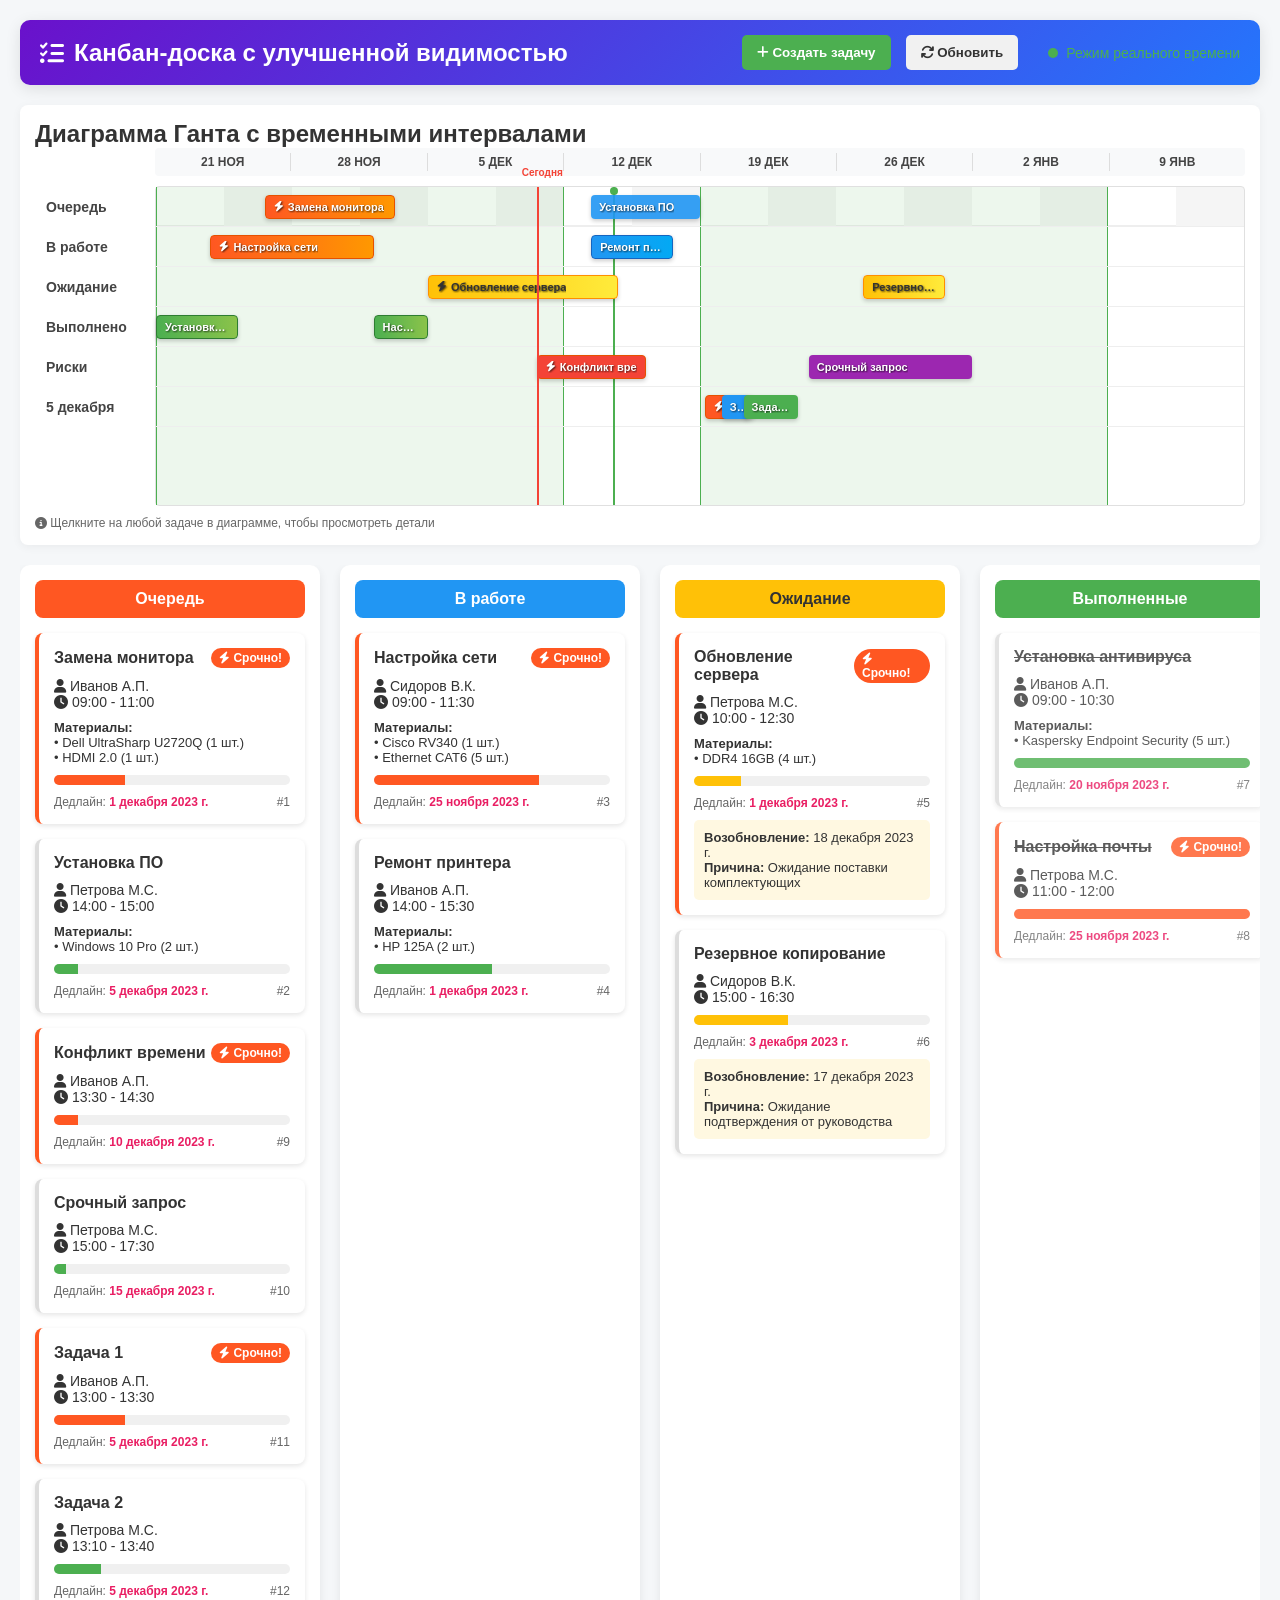
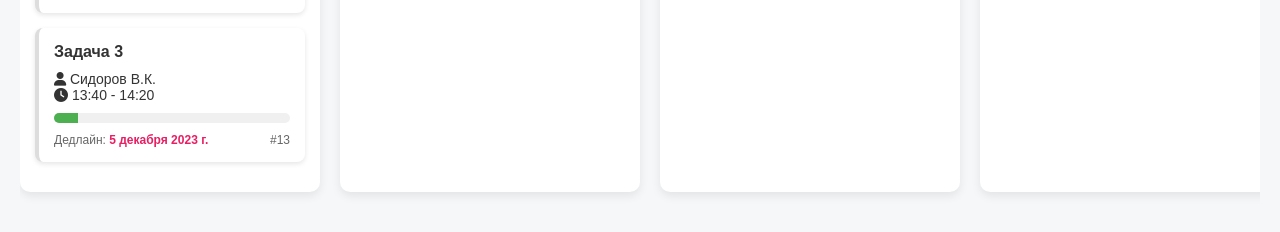
==== www/kanban.html @ 3487015e "add canban template" ====
<!DOCTYPE html>
<html lang="ru">

<head>
    <meta charset="UTF-8">
    <meta name="viewport" content="width=device-width, initial-scale=1.0">
    <title>Канбан-доска с улучшенной видимостью</title>
    <link rel="stylesheet" href="https://cdnjs.cloudflare.com/ajax/libs/font-awesome/6.4.0/css/all.min.css">
    <style>
        * {
            margin: 0;
            padding: 0;
            box-sizing: border-box;
            font-family: 'Segoe UI', Tahoma, Geneva, Verdana, sans-serif;
        }

        body {
            background-color: #f5f7f9;
            color: #333;
            padding: 20px;
        }

        header {
            display: flex;
            justify-content: space-between;
            align-items: center;
            margin-bottom: 20px;
            padding: 15px 20px;
            background: linear-gradient(135deg, #6a11cb 0%, #2575fc 100%);
            color: white;
            border-radius: 10px;
            box-shadow: 0 4px 15px rgba(0, 0, 0, 0.1);
        }

        .logo {
            font-size: 24px;
            font-weight: bold;
            display: flex;
            align-items: center;
        }

        .logo i {
            margin-right: 10px;
        }

        .controls {
            display: flex;
            gap: 15px;
        }

        button {
            padding: 10px 15px;
            border: none;
            border-radius: 5px;
            cursor: pointer;
            font-weight: 600;
            transition: all 0.3s ease;
        }

        .btn-primary {
            background-color: #4CAF50;
            color: white;
        }

        .btn-primary:hover {
            background-color: #45a049;
            transform: translateY(-2px);
        }

        .btn-secondary {
            background-color: #f1f1f1;
            color: #333;
        }

        .btn-secondary:hover {
            background-color: #ddd;
        }

        .container {
            display: flex;
            gap: 20px;
            overflow-x: auto;
            padding-bottom: 20px;
        }

        .column {
            flex: 1;
            min-width: 300px;
            background-color: #fff;
            border-radius: 10px;
            padding: 15px;
            box-shadow: 0 4px 10px rgba(0, 0, 0, 0.08);
        }

        .column-header {
            padding: 10px;
            margin-bottom: 15px;
            border-radius: 8px;
            color: white;
            text-align: center;
            font-weight: bold;
        }

        .queue .column-header {
            background-color: #FF5722;
        }

        .progress .column-header {
            background-color: #2196F3;
        }

        .waiting .column-header {
            background-color: #FFC107;
            color: #333;
        }

        .done .column-header {
            background-color: #4CAF50;
        }

        .task-list {
            min-height: 500px;
        }

        .task-card {
            background-color: #fff;
            border-radius: 8px;
            padding: 15px;
            margin-bottom: 15px;
            box-shadow: 0 2px 5px rgba(0, 0, 0, 0.1);
            border-left: 4px solid #ddd;
            cursor: grab;
            transition: transform 0.2s ease, box-shadow 0.2s ease;
        }

        .task-card:hover {
            transform: translateY(-3px);
            box-shadow: 0 5px 15px rgba(0, 0, 0, 0.1);
        }

        .task-card.urgent {
            border-left: 4px solid #FF5722;
        }

        .task-header {
            display: flex;
            justify-content: space-between;
            align-items: center;
            margin-bottom: 10px;
        }

        .task-title {
            font-weight: bold;
            font-size: 16px;
        }

        .urgent-badge {
            background-color: #FF5722;
            color: white;
            padding: 3px 8px;
            border-radius: 20px;
            font-size: 12px;
            font-weight: bold;
        }

        .task-info {
            margin-bottom: 10px;
            font-size: 14px;
        }

        .task-meta {
            display: flex;
            justify-content: space-between;
            color: #666;
            font-size: 12px;
        }

        .task-deadline {
            font-weight: bold;
            color: #E91E63;
        }

        /* Улучшенная диаграмма Ганта с временными интервалами */
        .gantt-view {
            margin: 20px 0;
            background: white;
            border-radius: 8px;
            padding: 15px;
            box-shadow: 0 2px 10px rgba(0, 0, 0, 0.05);
        }

        .gantt-header {
            display: flex;
            margin-left: 120px;
            margin-bottom: 10px;
            border-bottom: 1px solid #eee;
            padding-bottom: 5px;
        }

        .gantt-timescale {
            display: flex;
            margin-left: 120px;
            position: relative;
            background: #f8f9fa;
            border-radius: 4px;
            padding: 5px 0;
        }

        .gantt-period {
            flex: 1;
            text-align: center;
            font-size: 12px;
            color: #444;
            font-weight: 600;
            padding: 2px;
            position: relative;
            border-right: 1px solid #ddd;
        }

        .gantt-period:last-child {
            border-right: none;
        }

        .gantt-time-marks {
            position: absolute;
            bottom: -20px;
            left: 0;
            right: 0;
            display: flex;
            justify-content: space-between;
            font-size: 10px;
            color: #666;
            padding: 0 5px;
        }

        .gantt-grid {
            position: relative;
            height: 320px;
            margin-left: 120px;
            background:
                repeating-linear-gradient(to right,
                    transparent,
                    transparent 6.25%,
                    #f5f5f5 6.25%,
                    #f5f5f5 12.5%),
                linear-gradient(to bottom,
                    transparent 0%,
                    transparent 95%,
                    #eee 95%,
                    #eee 100%);
            background-repeat: no-repeat;
            background-size: 100% 40px;
            background-position: 0 0;
            border: 1px solid #e0e0e0;
            border-radius: 4px;
            margin-top: 10px;
        }

        .gantt-row {
            height: 40px;
            display: flex;
            align-items: center;
            border-bottom: 1px solid #eee;
            position: relative;
        }

        .gantt-row-label {
            position: absolute;
            left: -120px;
            width: 120px;
            padding: 0 10px;
            font-weight: bold;
            font-size: 14px;
            color: #444;
        }

        .gantt-bar {
            position: absolute;
            height: 24px;
            border-radius: 4px;
            display: flex;
            align-items: center;
            justify-content: flex-start;
            color: white;
            font-size: 11px;
            font-weight: bold;
            box-shadow: 0 2px 4px rgba(0, 0, 0, 0.2);
            overflow: hidden;
            white-space: nowrap;
            z-index: 2;
            cursor: pointer;
            transition: all 0.2s ease;
            padding: 0 8px;
        }

        .gantt-bar:hover {
            transform: scale(1.03);
            box-shadow: 0 4px 8px rgba(0, 0, 0, 0.3);
            z-index: 3;
        }

        .gantt-bar.urgent {
            background: linear-gradient(90deg, #FF5722, #FF9800);
            border: 1px solid #E65100;
        }

        .gantt-bar.progress {
            background: linear-gradient(90deg, #2196F3, #03A9F4);
            border: 1px solid #1565C0;
        }

        .gantt-bar.waiting {
            background: linear-gradient(90deg, #FFC107, #FFEB3B);
            color: #333;
            border: 1px solid #FF8F00;
        }

        .gantt-bar.done {
            background: linear-gradient(90deg, #4CAF50, #8BC34A);
            border: 1px solid #2E7D32;
        }

        .gantt-bar-text {
            text-shadow: 1px 1px 2px rgba(0, 0, 0, 0.7);
            overflow: hidden;
            text-overflow: ellipsis;
            font-weight: bold;
        }

        .gantt-bar.urgent .gantt-bar-text {
            display: flex;
            align-items: center;
            gap: 4px;
        }

        .gantt-today {
            position: absolute;
            width: 2px;
            background: #F44336;
            height: 100%;
            top: 0;
            z-index: 10;
        }

        .gantt-today::after {
            content: "Сегодня";
            position: absolute;
            top: -20px;
            left: -15px;
            font-size: 10px;
            color: #F44336;
            white-space: nowrap;
            font-weight: bold;
        }

        .gantt-time-indicator {
            position: absolute;
            width: 2px;
            background: #4CAF50;
            height: 100%;
            top: 0;
            z-index: 1;
        }

        .gantt-time-indicator::after {
            content: "";
            position: absolute;
            top: 0;
            left: -3px;
            width: 8px;
            height: 8px;
            background: #4CAF50;
            border-radius: 50%;
        }

        .working-hours {
            position: absolute;
            background: rgba(76, 175, 80, 0.1);
            height: 100%;
            border-left: 1px solid #4CAF50;
            border-right: 1px solid #4CAF50;
            z-index: 0;
        }

        .task-card.done {
            opacity: 0.8;
        }

        .task-card.done .task-title {
            text-decoration: line-through;
        }

        .waiting-info {
            background-color: #FFF8E1;
            padding: 10px;
            border-radius: 5px;
            margin-top: 10px;
            font-size: 13px;
        }

        .notification {
            position: fixed;
            top: 20px;
            right: 20px;
            padding: 15px 20px;
            background: #4CAF50;
            color: white;
            border-radius: 5px;
            box-shadow: 0 4px 10px rgba(0, 0, 0, 0.2);
            z-index: 1000;
            opacity: 0;
            transform: translateY(-20px);
            transition: all 0.3s ease;
        }

        .notification.show {
            opacity: 1;
            transform: translateY(0);
        }

        .real-time-indicator {
            display: flex;
            align-items: center;
            gap: 8px;
            color: #4CAF50;
            font-size: 14px;
            margin-left: 15px;
        }

        .real-time-indicator .pulse {
            width: 10px;
            height: 10px;
            background: #4CAF50;
            border-radius: 50%;
            animation: pulse 2s infinite;
        }

        @keyframes pulse {
            0% {
                transform: scale(0.95);
                box-shadow: 0 0 0 0 rgba(76, 175, 80, 0.7);
            }

            70% {
                transform: scale(1);
                box-shadow: 0 0 0 10px rgba(76, 175, 80, 0);
            }

            100% {
                transform: scale(0.95);
                box-shadow: 0 0 0 0 rgba(76, 175, 80, 0);
            }
        }

        .modal {
            display: none;
            position: fixed;
            top: 0;
            left: 0;
            width: 100%;
            height: 100%;
            background-color: rgba(0, 0, 0, 0.5);
            justify-content: center;
            align-items: center;
            z-index: 1000;
        }

        .modal-content {
            background-color: white;
            padding: 30px;
            border-radius: 10px;
            width: 90%;
            max-width: 800px;
            max-height: 90vh;
            overflow-y: auto;
        }

        .modal-header {
            display: flex;
            justify-content: space-between;
            align-items: center;
            margin-bottom: 20px;
        }

        .close {
            font-size: 24px;
            cursor: pointer;
        }

        .form-group {
            margin-bottom: 15px;
        }

        label {
            display: block;
            margin-bottom: 5px;
            font-weight: 600;
        }

        input,
        select,
        textarea {
            width: 100%;
            padding: 10px;
            border: 1px solid #ddd;
            border-radius: 5px;
            font-size: 14px;
        }

        textarea {
            min-height: 100px;
            resize: vertical;
        }

        .stats {
            display: grid;
            grid-template-columns: repeat(2, 1fr);
            gap: 15px;
            margin-top: 20px;
        }

        .stat-card {
            background-color: #f9f9f9;
            padding: 15px;
            border-radius: 8px;
            text-align: center;
        }

        .stat-value {
            font-size: 24px;
            font-weight: bold;
            color: #2196F3;
        }

        .stat-label {
            font-size: 14px;
            color: #666;
        }

        /* Стили для управления материалами */
        .material-item {
            background: #f9f9f9;
            padding: 10px;
            border-radius: 5px;
            margin-bottom: 10px;
            display: flex;
            justify-content: space-between;
            align-items: center;
        }

        .material-info {
            flex: 1;
        }

        .material-name {
            font-weight: bold;
        }

        .material-quantity {
            display: flex;
            align-items: center;
            gap: 10px;
        }

        .quantity-input {
            width: 70px;
            text-align: center;
        }

        .available-quantity {
            font-size: 12px;
            color: #666;
        }

        .available-quantity.low {
            color: #f44336;
            font-weight: bold;
        }

        .add-material-btn {
            margin-top: 10px;
            width: 100%;
        }

        .material-actions {
            display: flex;
            gap: 5px;
        }

        @media (max-width: 1200px) {
            .container {
                flex-wrap: wrap;
            }

            .column {
                min-width: calc(50% - 20px);
            }
        }

        @media (max-width: 768px) {
            .column {
                min-width: 100%;
            }

            header {
                flex-direction: column;
                gap: 15px;
            }

            .controls {
                width: 100%;
                justify-content: center;
            }

            .gantt-view {
                overflow-x: auto;
            }

            .gantt-header,
            .gantt-timescale,
            .gantt-grid {
                width: 800px;
            }

            .material-item {
                flex-direction: column;
                align-items: flex-start;
                gap: 10px;
            }

            .material-quantity {
                width: 100%;
                justify-content: space-between;
            }
        }
    </style>
</head>

<body>
    <header>
        <div class="logo">
            <i class="fas fa-tasks"></i>
            <span>Канбан-доска с улучшенной видимостью</span>
        </div>
        <div class="controls">
            <button class="btn-primary" id="createTaskBtn">
                <i class="fas fa-plus"></i> Создать задачу
            </button>
            <button class="btn-secondary" id="refreshBtn">
                <i class="fas fa-sync"></i> Обновить
            </button>
            <div class="real-time-indicator">
                <div class="pulse"></div>
                <span>Режим реального времени</span>
            </div>
        </div>
    </header>

    <div class="gantt-view">
        <h2>Диаграмма Ганта с временными интервалами</h2>

        <!-- Временная шкала -->
        <div class="gantt-timescale">
            <div class="gantt-period">21 НОЯ</div>
            <div class="gantt-period">28 НОЯ</div>
            <div class="gantt-period">5 ДЕК</div>
            <div class="gantt-period">12 ДЕК</div>
            <div class="gantt-period">19 ДЕК</div>
            <div class="gantt-period">26 ДЕК</div>
            <div class="gantt-period">2 ЯНВ</div>
            <div class="gantt-period">9 ЯНВ</div>
        </div>

        <div class="gantt-grid">
            <!-- Рабочие часы -->
            <div class="working-hours" style="left: 0%; width: 37.5%;"></div>
            <div class="working-hours" style="left: 50%; width: 37.5%;"></div>

            <!-- Линия "Сегодня" -->
            <div class="gantt-today" style="left: 35%;"></div>

            <!-- Текущее время -->
            <div class="gantt-time-indicator" style="left: 42%;"></div>

            <!-- Задачи на диаграмме Ганта -->
            <div class="gantt-row">
                <div class="gantt-row-label">Очередь</div>
                <div class="gantt-bar urgent" style="left: 10%; width: 12%;" data-task-id="1">
                    <div class="gantt-bar-text"><i class="fas fa-bolt"></i> Замена монитора</div>
                </div>
                <div class="gantt-bar" style="left: 40%; width: 10%; background: rgba(33, 150, 243, 0.9);"
                    data-task-id="2">
                    <div class="gantt-bar-text">Установка ПО</div>
                </div>
            </div>

            <div class="gantt-row">
                <div class="gantt-row-label">В работе</div>
                <div class="gantt-bar urgent" style="left: 5%; width: 15%;" data-task-id="3">
                    <div class="gantt-bar-text"><i class="fas fa-bolt"></i> Настройка сети</div>
                </div>
                <div class="gantt-bar progress" style="left: 40%; width: 7.5%;" data-task-id="4">
                    <div class="gantt-bar-text">Ремонт принтера</div>
                </div>
            </div>

            <div class="gantt-row">
                <div class="gantt-row-label">Ожидание</div>
                <div class="gantt-bar waiting urgent" style="left: 25%; width: 17.5%;" data-task-id="5">
                    <div class="gantt-bar-text"><i class="fas fa-bolt"></i> Обновление сервера</div>
                </div>
                <div class="gantt-bar waiting" style="left: 65%; width: 7.5%;" data-task-id="6">
                    <div class="gantt-bar-text">Резервное копирование</div>
                </div>
            </div>

            <div class="gantt-row">
                <div class="gantt-row-label">Выполнено</div>
                <div class="gantt-bar done" style="left: 0%; width: 7.5%;" data-task-id="7">
                    <div class="gantt-bar-text">Установка антивируса</div>
                </div>
                <div class="gantt-bar done" style="left: 20%; width: 5%;" data-task-id="8">
                    <div class="gantt-bar-text">Настройка почты</div>
                </div>
            </div>

            <!-- Пересечение задач -->
            <div class="gantt-row">
                <div class="gantt-row-label">Риски</div>
                <div class="gantt-bar urgent" style="left: 35%; width: 10%; background: #F44336;" data-task-id="9">
                    <div class="gantt-bar-text"><i class="fas fa-bolt"></i> Конфликт времени</div>
                </div>
                <div class="gantt-bar" style="left: 60%; width: 15%; background: #9C27B0;" data-task-id="10">
                    <div class="gantt-bar-text">Срочный запрос</div>
                </div>
            </div>

            <!-- Пример трех задач в один день -->
            <div class="gantt-row">
                <div class="gantt-row-label">5 декабря</div>
                <div class="gantt-bar urgent" style="left: 50.5%; width: 4%; background: #FF5722;" data-task-id="11">
                    <div class="gantt-bar-text"><i class="fas fa-bolt"></i> Задача 1</div>
                </div>
                <div class="gantt-bar" style="left: 52%; width: 3%; background: #2196F3;" data-task-id="12">
                    <div class="gantt-bar-text">Задача 2</div>
                </div>
                <div class="gantt-bar" style="left: 54%; width: 5%; background: #4CAF50;" data-task-id="13">
                    <div class="gantt-bar-text">Задача 3</div>
                </div>
            </div>
        </div>
        <div style="margin-top: 10px; font-size: 12px; color: #666;">
            <i class="fas fa-info-circle"></i> Щелкните на любой задаче в диаграмме, чтобы просмотреть детали
        </div>
    </div>

    <div class="container">
        <div class="column queue">
            <div class="column-header">Очередь</div>
            <div class="task-list" id="queue-list">
                <!-- Задачи будут добавляться здесь через JavaScript -->
            </div>
        </div>

        <div class="column progress">
            <div class="column-header">В работе</div>
            <div class="task-list" id="progress-list">
                <!-- Задачи будут добавляться здесь через JavaScript -->
            </div>
        </div>

        <div class="column waiting">
            <div class="column-header">Ожидание</div>
            <div class="task-list" id="waiting-list">
                <!-- Задачи будут добавляться здесь через JavaScript -->
            </div>
        </div>

        <div class="column done">
            <div class="column-header">Выполненные</div>
            <div class="task-list" id="done-list">
                <!-- Задачи будут добавляться здесь через JavaScript -->
            </div>
        </div>
    </div>

    <!-- Уведомление -->
    <div class="notification" id="notification">
        Данные успешно обновлены!
    </div>

    <!-- Модальное окно создания задачи -->
    <div class="modal" id="taskModal">
        <div class="modal-content">
            <div class="modal-header">
                <h2>Создать новую задачу</h2>
                <span class="close">&times;</span>
            </div>
            <form id="taskForm">
                <div class="form-group">
                    <label for="user">Пользователь:</label>
                    <select id="user" required>
                        <option value="">Выберите пользователя</option>
                        <option value="1">Иванов А.П.</option>
                        <option value="2">Петрова М.С.</option>
                        <option value="3">Сидоров В.К.</option>
                    </select>
                </div>

                <div class="form-group">
                    <label for="location">Место обращения:</label>
                    <select id="location" required>
                        <option value="">Выберите место</option>
                        <option value="1">Отдел продаж</option>
                        <option value="2">Отдел разработки</option>
                        <option value="3">Бухгалтерия</option>
                    </select>
                </div>

                <div class="form-group">
                    <label for="problem">Текст обращения (проблемы):</label>
                    <textarea id="problem" required></textarea>
                </div>

                <div class="form-group">
                    <label for="startDate">Дата и время начала:</label>
                    <input type="datetime-local" id="startDate" required>
                </div>

                <div class="form-group">
                    <label for="deadline">Дата и время окончания:</label>
                    <input type="datetime-local" id="deadline" required>
                </div>

                <div class="form-group">
                    <label>Материалы:</label>
                    <div id="materials-container">
                        <!-- Динамически добавляемые материалы -->
                    </div>
                    <button type="button" class="btn-secondary add-material-btn" id="add-material-btn">
                        <i class="fas fa-plus"></i> Добавить материал
                    </button>
                </div>

                <div class="form-group">
                    <label for="comment">Комментарий:</label>
                    <textarea id="comment"></textarea>
                </div>

                <div class="form-group">
                    <label>
                        <input type="checkbox" id="urgent">
                        Срочная задача
                    </label>
                </div>

                <button type="submit" class="btn-primary">Создать задачу</button>
            </form>
        </div>
    </div>

    <!-- Модальное окно просмотра задачи -->
    <div class="modal" id="viewTaskModal">
        <div class="modal-content">
            <div class="modal-header">
                <h2>Просмотр задачи</h2>
                <span class="close">&times;</span>
            </div>
            <div id="taskDetails">
                <!-- Детали задачи будут добавляться здесь через JavaScript -->
            </div>

            <div class="stats">
                <div class="stat-card">
                    <div class="stat-value">3д 12ч</div>
                    <div class="stat-label">Общее время</div>
                </div>
                <div class="stat-card">
                    <div class="stat-value">2д 4ч</div>
                    <div class="stat-label">Время обработки</div>
                </div>
                <div class="stat-card">
                    <div class="stat-value">1д 8ч</div>
                    <div class="stat-label">Время ожидания</div>
                </div>
                <div class="stat-card">
                    <div class="stat-value">95%</div>
                    <div class="stat-label">Эффективность</div>
                </div>
            </div>

            <button class="btn-primary" style="margin-top: 20px; width: 100%;">
                <i class="fas fa-check"></i> Отметить как выполненную
            </button>
        </div>
    </div>

    <script>
        // Данные для примера (в реальном приложении будут загружаться с бэкенда)
        let tasks = {
            queue: [
                {
                    id: 1,
                    title: "Замена монитора",
                    user: "Иванов А.П.",
                    startDate: "2023-12-01T09:00:00",
                    deadline: "2023-12-01T11:00:00",
                    urgent: true,
                    progress: 30,
                    materials: [
                        { category: "Мониторы", model: "Dell UltraSharp U2720Q", quantity: 1, available: 5 },
                        { category: "Кабели", model: "HDMI 2.0", quantity: 1, available: 20 }
                    ]
                },
                {
                    id: 2,
                    title: "Установка ПО",
                    user: "Петрова М.С.",
                    startDate: "2023-12-05T14:00:00",
                    deadline: "2023-12-05T15:00:00",
                    urgent: false,
                    progress: 10,
                    materials: [
                        { category: "Лицензии", model: "Windows 10 Pro", quantity: 2, available: 15 }
                    ]
                }
            ],
            progress: [
                {
                    id: 3,
                    title: "Настройка сети",
                    user: "Сидоров В.К.",
                    startDate: "2023-11-25T09:00:00",
                    deadline: "2023-11-25T11:30:00",
                    urgent: true,
                    progress: 70,
                    materials: [
                        { category: "Маршрутизаторы", model: "Cisco RV340", quantity: 1, available: 3 },
                        { category: "Кабели", model: "Ethernet CAT6", quantity: 5, available: 50 }
                    ]
                },
                {
                    id: 4,
                    title: "Ремонт принтера",
                    user: "Иванов А.П.",
                    startDate: "2023-12-01T14:00:00",
                    deadline: "2023-12-01T15:30:00",
                    urgent: false,
                    progress: 50,
                    materials: [
                        { category: "Картриджи", model: "HP 125A", quantity: 2, available: 8 }
                    ]
                }
            ],
            waiting: [
                {
                    id: 5,
                    title: "Обновление сервера",
                    user: "Петрова М.С.",
                    startDate: "2023-12-01T10:00:00",
                    deadline: "2023-12-01T12:30:00",
                    resumeDate: "2023-12-18T09:00:00",
                    reason: "Ожидание поставки комплектующих",
                    urgent: true,
                    progress: 20,
                    materials: [
                        { category: "Память", model: "DDR4 16GB", quantity: 4, available: 2 }
                    ]
                },
                {
                    id: 6,
                    title: "Резервное копирование",
                    user: "Сидоров В.К.",
                    startDate: "2023-12-03T15:00:00",
                    deadline: "2023-12-03T16:30:00",
                    resumeDate: "2023-12-17T09:00:00",
                    reason: "Ожидание подтверждения от руководства",
                    urgent: false,
                    progress: 40,
                    materials: []
                }
            ],
            done: [
                {
                    id: 7,
                    title: "Установка антивируса",
                    user: "Иванов А.П.",
                    startDate: "2023-11-20T09:00:00",
                    deadline: "2023-11-20T10:30:00",
                    urgent: false,
                    progress: 100,
                    materials: [
                        { category: "Лицензии", model: "Kaspersky Endpoint Security", quantity: 5, available: 12 }
                    ]
                },
                {
                    id: 8,
                    title: "Настройка почты",
                    user: "Петрова М.С.",
                    startDate: "2023-11-25T11:00:00",
                    deadline: "2023-11-25T12:00:00",
                    urgent: true,
                    progress: 100,
                    materials: []
                }
            ]
        };

        // Добавляем дополнительные задачи для примера
        tasks.queue.push(
            {
                id: 9,
                title: "Конфликт времени",
                user: "Иванов А.П.",
                startDate: "2023-12-10T13:30:00",
                deadline: "2023-12-10T14:30:00",
                urgent: true,
                progress: 10,
                materials: []
            },
            {
                id: 10,
                title: "Срочный запрос",
                user: "Петрова М.С.",
                startDate: "2023-12-15T15:00:00",
                deadline: "2023-12-15T17:30:00",
                urgent: false,
                progress: 5,
                materials: []
            },
            {
                id: 11,
                title: "Задача 1",
                user: "Иванов А.П.",
                startDate: "2023-12-05T13:00:00",
                deadline: "2023-12-05T13:30:00",
                urgent: true,
                progress: 30,
                materials: []
            },
            {
                id: 12,
                title: "Задача 2",
                user: "Петрова М.С.",
                startDate: "2023-12-05T13:10:00",
                deadline: "2023-12-05T13:40:00",
                urgent: false,
                progress: 20,
                materials: []
            },
            {
                id: 13,
                title: "Задача 3",
                user: "Сидоров В.К.",
                startDate: "2023-12-05T13:40:00",
                deadline: "2023-12-05T14:20:00",
                urgent: false,
                progress: 10,
                materials: []
            }
        );

        // Данные о материалах
        const materialsData = {
            "Мониторы": [
                { id: 1, name: "Dell UltraSharp U2720Q", available: 5 },
                { id: 2, name: "LG 27UL850-W", available: 3 },
                { id: 3, name: "Samsung U32J590", available: 0 }
            ],
            "Мыши": [
                { id: 4, name: "Logitech MX Master 3", available: 10 },
                { id: 5, name: "Razer DeathAdder Elite", available: 7 },
                { id: 6, name: "Microsoft Surface Mouse", available: 2 }
            ],
            "Клавиатуры": [
                { id: 7, name: "Logitech MX Keys", available: 8 },
                { id: 8, name: "Keychron K2", available: 4 },
                { id: 9, name: "Dell KB522", available: 15 }
            ],
            "Кабели": [
                { id: 10, name: "HDMI 2.0", available: 20 },
                { id: 11, name: "USB-C to USB-A", available: 25 },
                { id: 12, name: "Ethernet CAT6", available: 50 }
            ],
            "Лицензии": [
                { id: 13, name: "Windows 10 Pro", available: 15 },
                { id: 14, name: "Microsoft Office 365", available: 20 },
                { id: 15, name: "Kaspersky Endpoint Security", available: 12 }
            ],
            "Маршрутизаторы": [
                { id: 16, name: "Cisco RV340", available: 3 },
                { id: 17, name: "TP-Link Archer C7", available: 6 }
            ],
            "Картриджи": [
                { id: 18, name: "HP 125A", available: 8 },
                { id: 19, name: "Canon 045", available: 5 }
            ],
            "Память": [
                { id: 20, name: "DDR4 16GB", available: 2 },
                { id: 21, name: "DDR4 8GB", available: 10 }
            ]
        };

        // Функция для отображения задач
        function renderTasks() {
            renderTaskList('queue', tasks.queue);
            renderTaskList('progress', tasks.progress);
            renderTaskList('waiting', tasks.waiting);
            renderTaskList('done', tasks.done);
        }

        // Функция для отображения списка задач
        function renderTaskList(status, tasks) {
            const list = document.getElementById(`${status}-list`);
            list.innerHTML = '';

            tasks.forEach(task => {
                const taskElement = document.createElement('div');
                taskElement.className = `task-card ${task.urgent ? 'urgent' : ''} ${status === 'done' ? 'done' : ''}`;
                taskElement.setAttribute('data-id', task.id);

                const startTime = formatTime(new Date(task.startDate));
                const endTime = formatTime(new Date(task.deadline));

                let html = `
                    <div class="task-header">
                        <div class="task-title">${task.title}</div>
                        ${task.urgent ? '<div class="urgent-badge"><i class="fas fa-bolt"></i> Срочно!</div>' : ''}
                    </div>
                    <div class="task-info">
                        <div><i class="fas fa-user"></i> ${task.user}</div>
                        <div><i class="fas fa-clock"></i> ${startTime} - ${endTime}</div>
                    </div>
                `;

                // Материалы задачи
                if (task.materials && task.materials.length > 0) {
                    html += `<div style="margin: 10px 0; font-size: 13px;">`;
                    html += `<div><strong>Материалы:</strong></div>`;
                    task.materials.forEach(material => {
                        html += `<div>• ${material.model} (${material.quantity} шт.)</div>`;
                    });
                    html += `</div>`;
                }

                // Упрощенная диаграмма Ганта для карточки
                html += `
                    <div style="margin: 10px 0; height: 10px; background: #f0f0f0; border-radius: 5px; overflow: hidden;">
                        <div style="height: 100%; width: ${task.progress}%; background: ${status === 'waiting' ? '#FFC107' : task.urgent ? '#FF5722' : '#4CAF50'};"></div>
                    </div>
                `;

                html += `
                    <div class="task-meta">
                        <div>Дедлайн: <span class="task-deadline">${formatDate(task.deadline)}</span></div>
                        <div>#${task.id}</div>
                    </div>
                `;

                if (status === 'waiting') {
                    html += `
                        <div class="waiting-info">
                            <div><strong>Возобновление:</strong> ${formatDate(task.resumeDate)}</div>
                            <div><strong>Причина:</strong> ${task.reason}</div>
                        </div>
                    `;
                }

                taskElement.innerHTML = html;

                // Добавляем обработчик клика для просмотра деталей
                taskElement.addEventListener('click', () => {
                    showTaskDetails(task);
                });

                list.appendChild(taskElement);
            });
        }

        // Функция для создания выпадающего списка материалов
        function createMaterialSelect(selectedCategory = "", selectedModel = "", quantity = 1) {
            const categories = Object.keys(materialsData);
            let options = categories.map(cat =>
                `<option value="${cat}" ${cat === selectedCategory ? 'selected' : ''}>${cat}</option>`
            ).join('');

            let modelOptions = '<option value="">Выберите модель</option>';
            if (selectedCategory && materialsData[selectedCategory]) {
                modelOptions += materialsData[selectedCategory].map(item =>
                    `<option value="${item.id}" ${item.name === selectedModel ? 'selected' : ''}>${item.name}</option>`
                ).join('');
            }

            const available = selectedModel && selectedCategory ?
                materialsData[selectedCategory].find(item => item.name === selectedModel)?.available || 0 : 0;

            return `
                <div class="material-item">
                    <div class="material-info">
                        <div class="form-group">
                            <select class="material-category" required>
                                <option value="">Выберите категорию</option>
                                ${options}
                            </select>
                        </div>
                        <div class="form-group">
                            <select class="material-model" required>
                                ${modelOptions}
                            </select>
                            <div class="available-quantity ${available === 0 ? 'low' : ''}">
                                Доступно: ${available}
                            </div>
                        </div>
                    </div>
                    <div class="material-quantity">
                        <input type="number" class="quantity-input" min="1" max="${available}" value="${quantity}" required>
                        <div class="material-actions">
                            <button type="button" class="btn-danger remove-material">
                                <i class="fas fa-trash"></i>
                            </button>
                        </div>
                    </div>
                </div>
            `;
        }

        // Функция для форматирования даты
        function formatDate(dateString, short = false) {
            const date = new Date(dateString);
            if (short) {
                return date.toLocaleDateString('ru-RU', { day: 'numeric', month: 'short' });
            }
            return date.toLocaleDateString('ru-RU', { day: 'numeric', month: 'long', year: 'numeric' });
        }

        // Функция для форматирования времени
        function formatTime(date) {
            return date.toLocaleTimeString('ru-RU', { hour: '2-digit', minute: '2-digit' });
        }

        // Функция для показа деталей задачи
        function showTaskDetails(task) {
            const modal = document.getElementById('viewTaskModal');
            const details = document.getElementById('taskDetails');

            const startTime = formatTime(new Date(task.startDate));
            const endTime = formatTime(new Date(task.deadline));

            let materialsHtml = '';
            if (task.materials && task.materials.length > 0) {
                materialsHtml = `
                    <div style="margin-top: 15px;">
                        <h4>Материалы:</h4>
                        <ul>
                            ${task.materials.map(m => `<li>${m.model} (${m.quantity} шт.) - ${m.category}</li>`).join('')}
                        </ul>
                    </div>
                `;
            }

            details.innerHTML = `
                <h3>${task.title} ${task.urgent ? '<span class="urgent-badge"><i class="fas fa-bolt"></i> Срочно!</span>' : ''}</h3>
                <div class="task-info">
                    <p><strong>Пользователь:</strong> ${task.user}</p>
                    <p><strong>Время выполнения:</strong> ${startTime} - ${endTime}</p>
                    <p><strong>Начало:</strong> ${formatDate(task.startDate)}</p>
                    <p><strong>Дедлайн:</strong> ${formatDate(task.deadline)}</p>
                    <p><strong>Статус:</strong> ${getStatusName(task)}</p>
                    ${task.resumeDate ? `<p><strong>Возобновление:</strong> ${formatDate(task.resumeDate)}</p>` : ''}
                    ${task.reason ? `<p><strong>Причина приостановки:</strong> ${task.reason}</p>` : ''}
                    <p><strong>Описание:</strong> Lorem ipsum dolor sit amet, consectetur adipiscing elit. Nullam auctor, nisl eu ultricies lacinia, nunc nisl aliquam nisl, eu aliquam nisl nunc eu nisl.</p>
                    ${materialsHtml}
                </div>
            `;

            modal.style.display = 'flex';
        }

        // Функция для получения имени статуса
        function getStatusName(task) {
            if (tasks.done.some(t => t.id === task.id)) return 'Выполнено';
            if (tasks.waiting.some(t => t.id === task.id)) return 'Ожидание';
            if (tasks.progress.some(t => t.id === task.id)) return 'В работе';
            return 'В очереди';
        }

        // Функция для показа уведомления
        function showNotification(message) {
            const notification = document.getElementById('notification');
            notification.textContent = message;
            notification.classList.add('show');

            setTimeout(() => {
                notification.classList.remove('show');
            }, 3000);
        }

        // Функция для имитации обновления данных
        function simulateDataUpdate() {
            // Имитируем небольшие изменения в данных
            tasks.queue.forEach(task => {
                if (task.progress < 100) {
                    task.progress += Math.floor(Math.random() * 5);
                    if (task.progress > 100) task.progress = 100;
                }
            });

            tasks.progress.forEach(task => {
                if (task.progress < 100) {
                    task.progress += Math.floor(Math.random() * 10);
                    if (task.progress > 100) task.progress = 100;

                    // Если задача завершена, перемещаем ее в "Выполнено"
                    if (task.progress === 100) {
                        tasks.done.push(task);
                        tasks.progress = tasks.progress.filter(t => t.id !== task.id);
                    }
                }
            });

            // Обновляем отображение
            renderTasks();
            showNotification('Данные автоматически обновлены');
        }

        // Обработчики событий для модальных окон
        document.getElementById('createTaskBtn').addEventListener('click', () => {
            document.getElementById('taskModal').style.display = 'flex';
            // Добавляем пустой материал при открытии формы
            document.getElementById('materials-container').innerHTML = createMaterialSelect();

            // Установка текущей даты и времени как значения по умолчанию
            const now = new Date();
            const nextHour = new Date(now.getTime() + 60 * 60 * 1000);

            document.getElementById('startDate').value = formatDateTimeLocal(now);
            document.getElementById('deadline').value = formatDateTimeLocal(nextHour);
        });

        document.getElementById('refreshBtn').addEventListener('click', () => {
            simulateDataUpdate();
            showNotification('Данные обновлены вручную');
        });

        // Обработчики кликов на элементах диаграммы Ганта
        document.addEventListener('click', function (e) {
            const ganttBar = e.target.closest('.gantt-bar');
            if (ganttBar) {
                const taskId = ganttBar.getAttribute('data-task-id');
                const task = findTaskById(parseInt(taskId));
                if (task) {
                    showTaskDetails(task);
                }
            }
        });

        document.querySelectorAll('.close').forEach(close => {
            close.addEventListener('click', () => {
                document.querySelectorAll('.modal').forEach(modal => {
                    modal.style.display = 'none';
                });
            });
        });

        // Функция для поиска задачи по ID
        function findTaskById(id) {
            for (const status in tasks) {
                const task = tasks[status].find(t => t.id === id);
                if (task) return task;
            }
            return null;
        }

        // Функция для форматирования даты и времени для input[type=datetime-local]
        function formatDateTimeLocal(date) {
            return new Date(date.getTime() - date.getTimezoneOffset() * 60000)
                .toISOString()
                .slice(0, 16);
        }

        // Обработчик изменения категории
        document.addEventListener('change', function (e) {
            if (e.target.classList.contains('material-category')) {
                const category = e.target.value;
                const modelSelect = e.target.closest('.material-item').querySelector('.material-model');
                const availableDiv = e.target.closest('.material-item').querySelector('.available-quantity');
                const quantityInput = e.target.closest('.material-item').querySelector('.quantity-input');

                // Очищаем и заполняем выпадающий список моделей
                modelSelect.innerHTML = '<option value="">Выберите модель</option>';
                if (category && materialsData[category]) {
                    materialsData[category].forEach(item => {
                        modelSelect.innerHTML += `<option value="${item.id}">${item.name}</option>`;
                    });
                }

                // Сбрасываем информацию о доступности
                availableDiv.textContent = 'Доступно: 0';
                availableDiv.className = 'available-quantity';
                quantityInput.value = 1;
                quantityInput.max = 0;
            }

            if (e.target.classList.contains('material-model')) {
                const categorySelect = e.target.closest('.material-item').querySelector('.material-category');
                const availableDiv = e.target.closest('.material-item').querySelector('.available-quantity');
                const quantityInput = e.target.closest('.material-item').querySelector('.quantity-input');

                const category = categorySelect.value;
                const modelId = e.target.value;

                if (category && modelId) {
                    const item = materialsData[category].find(i => i.id == modelId);
                    if (item) {
                        availableDiv.textContent = `Доступно: ${item.available}`;
                        availableDiv.className = `available-quantity ${item.available === 0 ? 'low' : ''}`;
                        quantityInput.max = item.available;

                        if (item.available === 0) {
                            quantityInput.value = 0;
                        } else if (quantityInput.value > item.available) {
                            quantityInput.value = item.available;
                        }
                    }
                }
            }
        });

        // Обработчик клика для удаления материала
        document.addEventListener('click', function (e) {
            if (e.target.classList.contains('remove-material') || e.target.closest('.remove-material')) {
                const materialItem = e.target.closest('.material-item');
                if (materialItem && materialItem.parentElement.children.length > 1) {
                    materialItem.remove();
                }
            }
        });

        // Обработчик для добавления материала
        document.getElementById('add-material-btn').addEventListener('click', function () {
            const materialsContainer = document.getElementById('materials-container');
            materialsContainer.innerHTML += createMaterialSelect();
        });

        // Обработчик отправки формы
        document.getElementById('taskForm').addEventListener('submit', function (e) {
            e.preventDefault();
            alert('Задача создана! В реальном приложении здесь будет отправка данных на сервер.');
            document.getElementById('taskModal').style.display = 'none';
        });

        // Закрытие модального окна при клике вне его
        window.addEventListener('click', function (e) {
            document.querySelectorAll('.modal').forEach(modal => {
                if (e.target === modal) {
                    modal.style.display = 'none';
                }
            });
        });

        // Инициализация при загрузке страницы
        document.addEventListener('DOMContentLoaded', function () {
            renderTasks();

            // Установка текущей даты и времени как значения по умолчанию
            const now = new Date();
            const nextHour = new Date(now.getTime() + 60 * 60 * 1000);

            document.getElementById('startDate').value = formatDateTimeLocal(now);
            document.getElementById('deadline').value = formatDateTimeLocal(nextHour);

            // Запускаем автоматическое обновление данных каждые 30 секунд
            setInterval(simulateDataUpdate, 30000);
        });
    </script>
</body>

</html>
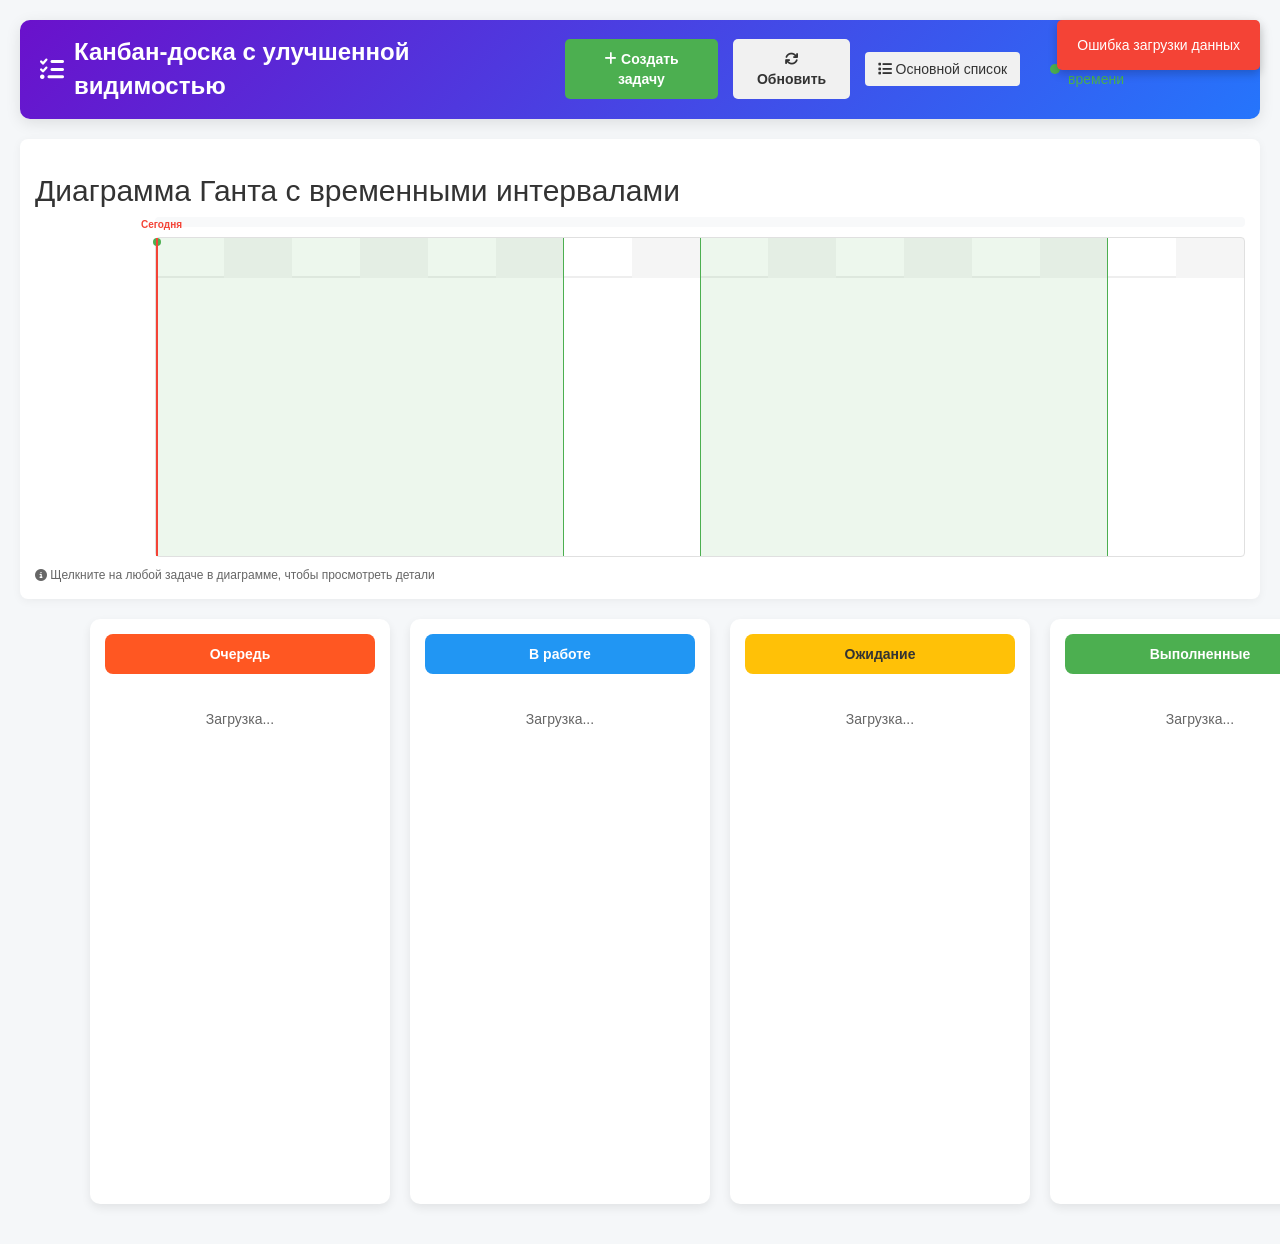
==== commit 2a9c065d: "kanban integrity v1" ====
--- a/www/kanban.html
+++ b/www/kanban.html
@@ -6,6 +6,7 @@
     <meta name="viewport" content="width=device-width, initial-scale=1.0">
     <title>Канбан-доска с улучшенной видимостью</title>
     <link rel="stylesheet" href="https://cdnjs.cloudflare.com/ajax/libs/font-awesome/6.4.0/css/all.min.css">
+    <link href="https://maxcdn.bootstrapcdn.com/bootstrap/3.4.1/css/bootstrap.min.css" rel="stylesheet">
     <style>
         * {
             margin: 0;
@@ -46,6 +47,7 @@
         .controls {
             display: flex;
             gap: 15px;
+            align-items: center;
         }
 
         button {
@@ -79,7 +81,6 @@
         .container {
             display: flex;
             gap: 20px;
-            overflow-x: auto;
             padding-bottom: 20px;
         }
 
@@ -105,7 +106,7 @@
             background-color: #FF5722;
         }
 
-        .progress .column-header {
+        .in-progress .column-header {
             background-color: #2196F3;
         }
 
@@ -142,6 +143,10 @@
             border-left: 4px solid #FF5722;
         }
 
+        .task-card.paused {
+            border-left: 4px solid #FF9800;
+        }
+
         .task-header {
             display: flex;
             justify-content: space-between;
@@ -156,6 +161,15 @@
 
         .urgent-badge {
             background-color: #FF5722;
+            color: white;
+            padding: 3px 8px;
+            border-radius: 20px;
+            font-size: 12px;
+            font-weight: bold;
+        }
+
+        .paused-badge {
+            background-color: #FF9800;
             color: white;
             padding: 3px 8px;
             border-radius: 20px;
@@ -304,7 +318,7 @@
             border: 1px solid #E65100;
         }
 
-        .gantt-bar.progress {
+        .gantt-bar.in-progress {
             background: linear-gradient(90deg, #2196F3, #03A9F4);
             border: 1px solid #1565C0;
         }
@@ -318,6 +332,16 @@
         .gantt-bar.done {
             background: linear-gradient(90deg, #4CAF50, #8BC34A);
             border: 1px solid #2E7D32;
+        }
+
+        .gantt-bar.paused {
+            background: linear-gradient(90deg, #FF9800, #FFB74D);
+            border: 1px solid #F57C00;
+            background-image: repeating-linear-gradient(45deg,
+                    transparent,
+                    transparent 5px,
+                    rgba(255, 255, 255, 0.3) 5px,
+                    rgba(255, 255, 255, 0.3) 10px);
         }
 
         .gantt-bar-text {
@@ -327,7 +351,8 @@
             font-weight: bold;
         }
 
-        .gantt-bar.urgent .gantt-bar-text {
+        .gantt-bar.urgent .gantt-bar-text,
+        .gantt-bar.paused .gantt-bar-text {
             display: flex;
             align-items: center;
             gap: 4px;
@@ -396,6 +421,15 @@
             border-radius: 5px;
             margin-top: 10px;
             font-size: 13px;
+        }
+
+        .paused-info {
+            background-color: #FFF3E0;
+            padding: 10px;
+            border-radius: 5px;
+            margin-top: 10px;
+            font-size: 13px;
+            border-left: 3px solid #FF9800;
         }
 
         .notification {
@@ -587,6 +621,21 @@
             gap: 5px;
         }
 
+        .loading {
+            text-align: center;
+            padding: 20px;
+            color: #666;
+        }
+
+        .error-message {
+            background-color: #ffebee;
+            color: #c62828;
+            padding: 10px;
+            border-radius: 5px;
+            margin: 10px 0;
+            text-align: center;
+        }
+
         @media (max-width: 1200px) {
             .container {
                 flex-wrap: wrap;
@@ -649,6 +698,9 @@
             <button class="btn-secondary" id="refreshBtn">
                 <i class="fas fa-sync"></i> Обновить
             </button>
+            <a href="/" class="btn btn-secondary">
+                <i class="fas fa-list"></i> Основной список
+            </a>
             <div class="real-time-indicator">
                 <div class="pulse"></div>
                 <span>Режим реального времени</span>
@@ -660,94 +712,22 @@
         <h2>Диаграмма Ганта с временными интервалами</h2>
 
         <!-- Временная шкала -->
-        <div class="gantt-timescale">
-            <div class="gantt-period">21 НОЯ</div>
-            <div class="gantt-period">28 НОЯ</div>
-            <div class="gantt-period">5 ДЕК</div>
-            <div class="gantt-period">12 ДЕК</div>
-            <div class="gantt-period">19 ДЕК</div>
-            <div class="gantt-period">26 ДЕК</div>
-            <div class="gantt-period">2 ЯНВ</div>
-            <div class="gantt-period">9 ЯНВ</div>
+        <div class="gantt-timescale" id="ganttTimescale">
+            <!-- Динамически генерируется через JavaScript -->
         </div>
 
-        <div class="gantt-grid">
+        <div class="gantt-grid" id="ganttGrid">
             <!-- Рабочие часы -->
             <div class="working-hours" style="left: 0%; width: 37.5%;"></div>
             <div class="working-hours" style="left: 50%; width: 37.5%;"></div>
 
             <!-- Линия "Сегодня" -->
-            <div class="gantt-today" style="left: 35%;"></div>
+            <div class="gantt-today" id="ganttToday"></div>
 
             <!-- Текущее время -->
-            <div class="gantt-time-indicator" style="left: 42%;"></div>
-
-            <!-- Задачи на диаграмме Ганта -->
-            <div class="gantt-row">
-                <div class="gantt-row-label">Очередь</div>
-                <div class="gantt-bar urgent" style="left: 10%; width: 12%;" data-task-id="1">
-                    <div class="gantt-bar-text"><i class="fas fa-bolt"></i> Замена монитора</div>
-                </div>
-                <div class="gantt-bar" style="left: 40%; width: 10%; background: rgba(33, 150, 243, 0.9);"
-                    data-task-id="2">
-                    <div class="gantt-bar-text">Установка ПО</div>
-                </div>
-            </div>
-
-            <div class="gantt-row">
-                <div class="gantt-row-label">В работе</div>
-                <div class="gantt-bar urgent" style="left: 5%; width: 15%;" data-task-id="3">
-                    <div class="gantt-bar-text"><i class="fas fa-bolt"></i> Настройка сети</div>
-                </div>
-                <div class="gantt-bar progress" style="left: 40%; width: 7.5%;" data-task-id="4">
-                    <div class="gantt-bar-text">Ремонт принтера</div>
-                </div>
-            </div>
-
-            <div class="gantt-row">
-                <div class="gantt-row-label">Ожидание</div>
-                <div class="gantt-bar waiting urgent" style="left: 25%; width: 17.5%;" data-task-id="5">
-                    <div class="gantt-bar-text"><i class="fas fa-bolt"></i> Обновление сервера</div>
-                </div>
-                <div class="gantt-bar waiting" style="left: 65%; width: 7.5%;" data-task-id="6">
-                    <div class="gantt-bar-text">Резервное копирование</div>
-                </div>
-            </div>
-
-            <div class="gantt-row">
-                <div class="gantt-row-label">Выполнено</div>
-                <div class="gantt-bar done" style="left: 0%; width: 7.5%;" data-task-id="7">
-                    <div class="gantt-bar-text">Установка антивируса</div>
-                </div>
-                <div class="gantt-bar done" style="left: 20%; width: 5%;" data-task-id="8">
-                    <div class="gantt-bar-text">Настройка почты</div>
-                </div>
-            </div>
-
-            <!-- Пересечение задач -->
-            <div class="gantt-row">
-                <div class="gantt-row-label">Риски</div>
-                <div class="gantt-bar urgent" style="left: 35%; width: 10%; background: #F44336;" data-task-id="9">
-                    <div class="gantt-bar-text"><i class="fas fa-bolt"></i> Конфликт времени</div>
-                </div>
-                <div class="gantt-bar" style="left: 60%; width: 15%; background: #9C27B0;" data-task-id="10">
-                    <div class="gantt-bar-text">Срочный запрос</div>
-                </div>
-            </div>
-
-            <!-- Пример трех задач в один день -->
-            <div class="gantt-row">
-                <div class="gantt-row-label">5 декабря</div>
-                <div class="gantt-bar urgent" style="left: 50.5%; width: 4%; background: #FF5722;" data-task-id="11">
-                    <div class="gantt-bar-text"><i class="fas fa-bolt"></i> Задача 1</div>
-                </div>
-                <div class="gantt-bar" style="left: 52%; width: 3%; background: #2196F3;" data-task-id="12">
-                    <div class="gantt-bar-text">Задача 2</div>
-                </div>
-                <div class="gantt-bar" style="left: 54%; width: 5%; background: #4CAF50;" data-task-id="13">
-                    <div class="gantt-bar-text">Задача 3</div>
-                </div>
-            </div>
+            <div class="gantt-time-indicator" id="ganttTimeIndicator"></div>
+
+            <!-- Задачи на диаграмме Ганта будут добавляться динамически -->
         </div>
         <div style="margin-top: 10px; font-size: 12px; color: #666;">
             <i class="fas fa-info-circle"></i> Щелкните на любой задаче в диаграмме, чтобы просмотреть детали
@@ -758,28 +738,28 @@
         <div class="column queue">
             <div class="column-header">Очередь</div>
             <div class="task-list" id="queue-list">
-                <!-- Задачи будут добавляться здесь через JavaScript -->
+                <div class="loading">Загрузка...</div>
             </div>
         </div>
 
-        <div class="column progress">
+        <div class="column in-progress">
             <div class="column-header">В работе</div>
-            <div class="task-list" id="progress-list">
-                <!-- Задачи будут добавляться здесь через JavaScript -->
+            <div class="task-list" id="in-progress-list">
+                <div class="loading">Загрузка...</div>
             </div>
         </div>
 
         <div class="column waiting">
             <div class="column-header">Ожидание</div>
             <div class="task-list" id="waiting-list">
-                <!-- Задачи будут добавляться здесь через JavaScript -->
+                <div class="loading">Загрузка...</div>
             </div>
         </div>
 
         <div class="column done">
             <div class="column-header">Выполненные</div>
             <div class="task-list" id="done-list">
-                <!-- Задачи будут добавляться здесь через JavaScript -->
+                <div class="loading">Загрузка...</div>
             </div>
         </div>
     </div>
@@ -801,9 +781,6 @@
                     <label for="user">Пользователь:</label>
                     <select id="user" required>
                         <option value="">Выберите пользователя</option>
-                        <option value="1">Иванов А.П.</option>
-                        <option value="2">Петрова М.С.</option>
-                        <option value="3">Сидоров В.К.</option>
                     </select>
                 </div>
 
@@ -811,20 +788,12 @@
                     <label for="location">Место обращения:</label>
                     <select id="location" required>
                         <option value="">Выберите место</option>
-                        <option value="1">Отдел продаж</option>
-                        <option value="2">Отдел разработки</option>
-                        <option value="3">Бухгалтерия</option>
                     </select>
                 </div>
 
                 <div class="form-group">
                     <label for="problem">Текст обращения (проблемы):</label>
-                    <textarea id="problem" required></textarea>
-                </div>
-
-                <div class="form-group">
-                    <label for="startDate">Дата и время начала:</label>
-                    <input type="datetime-local" id="startDate" required>
+                    <textarea id="problem" required placeholder="Опишите проблему или задачу"></textarea>
                 </div>
 
                 <div class="form-group">
@@ -837,14 +806,19 @@
                     <div id="materials-container">
                         <!-- Динамически добавляемые материалы -->
                     </div>
-                    <button type="button" class="btn-secondary add-material-btn" id="add-material-btn">
-                        <i class="fas fa-plus"></i> Добавить материал
-                    </button>
+                    <div style="display: flex; gap: 10px; margin-top: 10px;">
+                        <button type="button" class="btn-secondary add-material-btn" id="add-material-btn">
+                            <i class="fas fa-plus"></i> Добавить материал
+                        </button>
+                        <button type="button" class="btn-secondary" id="clear-materials-btn">
+                            <i class="fas fa-times"></i> Очистить все
+                        </button>
+                    </div>
                 </div>
 
                 <div class="form-group">
                     <label for="comment">Комментарий:</label>
-                    <textarea id="comment"></textarea>
+                    <textarea id="comment" placeholder="Дополнительные комментарии"></textarea>
                 </div>
 
                 <div class="form-group">
@@ -872,241 +846,198 @@
 
             <div class="stats">
                 <div class="stat-card">
-                    <div class="stat-value">3д 12ч</div>
+                    <div class="stat-value" id="totalTime">-</div>
                     <div class="stat-label">Общее время</div>
                 </div>
                 <div class="stat-card">
-                    <div class="stat-value">2д 4ч</div>
+                    <div class="stat-value" id="processingTime">-</div>
                     <div class="stat-label">Время обработки</div>
                 </div>
-                <div class="stat-card">
-                    <div class="stat-value">1д 8ч</div>
-                    <div class="stat-label">Время ожидания</div>
-                </div>
-                <div class="stat-card">
-                    <div class="stat-value">95%</div>
-                    <div class="stat-label">Эффективность</div>
-                </div>
             </div>
 
-            <button class="btn-primary" style="margin-top: 20px; width: 100%;">
-                <i class="fas fa-check"></i> Отметить как выполненную
+            <div class="form-group">
+                <label for="statusSelect">Изменить статус:</label>
+                <select id="statusSelect" class="form-control">
+                    <option value="queue">Очередь</option>
+                    <option value="in-progress">В работе</option>
+                    <option value="waiting">Ожидание</option>
+                    <option value="done">Выполнено</option>
+                </select>
+            </div>
+
+            <div class="form-group" id="pauseSection" style="display: none;">
+                <label for="pauseUntil">Приостановить до:</label>
+                <input type="datetime-local" id="pauseUntil" class="form-control">
+                <label for="pauseReason">Причина приостановки:</label>
+                <textarea id="pauseReason" class="form-control"
+                    placeholder="Укажите причину приостановки задачи"></textarea>
+                <button type="button" class="btn btn-warning" id="pauseTaskBtn" style="margin-top: 10px;">
+                    <i class="fas fa-pause"></i> Приостановить задачу
+                </button>
+            </div>
+
+            <button class="btn-primary" id="updateStatusBtn" style="margin-top: 20px; width: 100%;">
+                <i class="fas fa-check"></i> Обновить статус
             </button>
         </div>
     </div>
 
+    <script src="https://ajax.googleapis.com/ajax/libs/jquery/3.6.0/jquery.min.js"></script>
     <script>
-        // Данные для примера (в реальном приложении будут загружаться с бэкенда)
-        let tasks = {
-            queue: [
-                {
-                    id: 1,
-                    title: "Замена монитора",
-                    user: "Иванов А.П.",
-                    startDate: "2023-12-01T09:00:00",
-                    deadline: "2023-12-01T11:00:00",
-                    urgent: true,
-                    progress: 30,
-                    materials: [
-                        { category: "Мониторы", model: "Dell UltraSharp U2720Q", quantity: 1, available: 5 },
-                        { category: "Кабели", model: "HDMI 2.0", quantity: 1, available: 20 }
-                    ]
-                },
-                {
-                    id: 2,
-                    title: "Установка ПО",
-                    user: "Петрова М.С.",
-                    startDate: "2023-12-05T14:00:00",
-                    deadline: "2023-12-05T15:00:00",
-                    urgent: false,
-                    progress: 10,
-                    materials: [
-                        { category: "Лицензии", model: "Windows 10 Pro", quantity: 2, available: 15 }
-                    ]
-                }
-            ],
-            progress: [
-                {
-                    id: 3,
-                    title: "Настройка сети",
-                    user: "Сидоров В.К.",
-                    startDate: "2023-11-25T09:00:00",
-                    deadline: "2023-11-25T11:30:00",
-                    urgent: true,
-                    progress: 70,
-                    materials: [
-                        { category: "Маршрутизаторы", model: "Cisco RV340", quantity: 1, available: 3 },
-                        { category: "Кабели", model: "Ethernet CAT6", quantity: 5, available: 50 }
-                    ]
-                },
-                {
-                    id: 4,
-                    title: "Ремонт принтера",
-                    user: "Иванов А.П.",
-                    startDate: "2023-12-01T14:00:00",
-                    deadline: "2023-12-01T15:30:00",
-                    urgent: false,
-                    progress: 50,
-                    materials: [
-                        { category: "Картриджи", model: "HP 125A", quantity: 2, available: 8 }
-                    ]
-                }
-            ],
-            waiting: [
-                {
-                    id: 5,
-                    title: "Обновление сервера",
-                    user: "Петрова М.С.",
-                    startDate: "2023-12-01T10:00:00",
-                    deadline: "2023-12-01T12:30:00",
-                    resumeDate: "2023-12-18T09:00:00",
-                    reason: "Ожидание поставки комплектующих",
-                    urgent: true,
-                    progress: 20,
-                    materials: [
-                        { category: "Память", model: "DDR4 16GB", quantity: 4, available: 2 }
-                    ]
-                },
-                {
-                    id: 6,
-                    title: "Резервное копирование",
-                    user: "Сидоров В.К.",
-                    startDate: "2023-12-03T15:00:00",
-                    deadline: "2023-12-03T16:30:00",
-                    resumeDate: "2023-12-17T09:00:00",
-                    reason: "Ожидание подтверждения от руководства",
-                    urgent: false,
-                    progress: 40,
-                    materials: []
-                }
-            ],
-            done: [
-                {
-                    id: 7,
-                    title: "Установка антивируса",
-                    user: "Иванов А.П.",
-                    startDate: "2023-11-20T09:00:00",
-                    deadline: "2023-11-20T10:30:00",
-                    urgent: false,
-                    progress: 100,
-                    materials: [
-                        { category: "Лицензии", model: "Kaspersky Endpoint Security", quantity: 5, available: 12 }
-                    ]
-                },
-                {
-                    id: 8,
-                    title: "Настройка почты",
-                    user: "Петрова М.С.",
-                    startDate: "2023-11-25T11:00:00",
-                    deadline: "2023-11-25T12:00:00",
-                    urgent: true,
-                    progress: 100,
-                    materials: []
-                }
-            ]
+        let currentTasks = {
+            queue: [],
+            progress: [],
+            waiting: [],
+            done: []
         };
 
-        // Добавляем дополнительные задачи для примера
-        tasks.queue.push(
-            {
-                id: 9,
-                title: "Конфликт времени",
-                user: "Иванов А.П.",
-                startDate: "2023-12-10T13:30:00",
-                deadline: "2023-12-10T14:30:00",
-                urgent: true,
-                progress: 10,
-                materials: []
-            },
-            {
-                id: 10,
-                title: "Срочный запрос",
-                user: "Петрова М.С.",
-                startDate: "2023-12-15T15:00:00",
-                deadline: "2023-12-15T17:30:00",
-                urgent: false,
-                progress: 5,
-                materials: []
-            },
-            {
-                id: 11,
-                title: "Задача 1",
-                user: "Иванов А.П.",
-                startDate: "2023-12-05T13:00:00",
-                deadline: "2023-12-05T13:30:00",
-                urgent: true,
-                progress: 30,
-                materials: []
-            },
-            {
-                id: 12,
-                title: "Задача 2",
-                user: "Петрова М.С.",
-                startDate: "2023-12-05T13:10:00",
-                deadline: "2023-12-05T13:40:00",
-                urgent: false,
-                progress: 20,
-                materials: []
-            },
-            {
-                id: 13,
-                title: "Задача 3",
-                user: "Сидоров В.К.",
-                startDate: "2023-12-05T13:40:00",
-                deadline: "2023-12-05T14:20:00",
-                urgent: false,
-                progress: 10,
-                materials: []
-            }
-        );
-
-        // Данные о материалах
-        const materialsData = {
-            "Мониторы": [
-                { id: 1, name: "Dell UltraSharp U2720Q", available: 5 },
-                { id: 2, name: "LG 27UL850-W", available: 3 },
-                { id: 3, name: "Samsung U32J590", available: 0 }
-            ],
-            "Мыши": [
-                { id: 4, name: "Logitech MX Master 3", available: 10 },
-                { id: 5, name: "Razer DeathAdder Elite", available: 7 },
-                { id: 6, name: "Microsoft Surface Mouse", available: 2 }
-            ],
-            "Клавиатуры": [
-                { id: 7, name: "Logitech MX Keys", available: 8 },
-                { id: 8, name: "Keychron K2", available: 4 },
-                { id: 9, name: "Dell KB522", available: 15 }
-            ],
-            "Кабели": [
-                { id: 10, name: "HDMI 2.0", available: 20 },
-                { id: 11, name: "USB-C to USB-A", available: 25 },
-                { id: 12, name: "Ethernet CAT6", available: 50 }
-            ],
-            "Лицензии": [
-                { id: 13, name: "Windows 10 Pro", available: 15 },
-                { id: 14, name: "Microsoft Office 365", available: 20 },
-                { id: 15, name: "Kaspersky Endpoint Security", available: 12 }
-            ],
-            "Маршрутизаторы": [
-                { id: 16, name: "Cisco RV340", available: 3 },
-                { id: 17, name: "TP-Link Archer C7", available: 6 }
-            ],
-            "Картриджи": [
-                { id: 18, name: "HP 125A", available: 8 },
-                { id: 19, name: "Canon 045", available: 5 }
-            ],
-            "Память": [
-                { id: 20, name: "DDR4 16GB", available: 2 },
-                { id: 21, name: "DDR4 8GB", available: 10 }
-            ]
-        };
+        let currentTaskId = null;
+        let materialsData = {};
+        let users = [];
+        let places = [];
+
+        // Функция для загрузки пользователей
+        function loadUsers() {
+            return fetch('/api/kanban/users')
+                .then(response => response.json())
+                .then(data => {
+                    users = data;
+                    const userSelect = document.getElementById('user');
+                    userSelect.innerHTML = '<option value="">Выберите пользователя</option>';
+                    users.forEach(user => {
+                        const option = document.createElement('option');
+                        option.value = user.id;
+                        option.textContent = `${user.surname} ${user.name}`;
+                        userSelect.appendChild(option);
+                    });
+                    return data;
+                });
+        }
+
+        // Функция для загрузки мест
+        function loadLocations() {
+            return fetch('/api/kanban/places')
+                .then(response => response.json())
+                .then(data => {
+                    places = data;
+                    const locationSelect = document.getElementById('location');
+                    locationSelect.innerHTML = '<option value="">Выберите место</option>';
+                    places.forEach(place => {
+                        const option = document.createElement('option');
+                        option.value = place.id;
+                        option.textContent = place.name;
+                        locationSelect.appendChild(option);
+                    });
+                    return data;
+                });
+        }
+
+        // Функция для загрузки материалов
+        function loadMaterials() {
+            return fetch('/api/kanban/materials')
+                .then(response => response.json())
+                .then(data => {
+                    materialsData = data;
+                    return data;
+                });
+        }
+
+        // Функция для сохранения состояния материалов в localStorage
+        function saveMaterialsState() {
+            const materials = [];
+            document.querySelectorAll('.material-item').forEach(item => {
+                const category = item.querySelector('.material-category').value;
+                const model = item.querySelector('.material-model').value;
+                const quantity = item.querySelector('.quantity-input').value;
+
+                materials.push({
+                    category: category,
+                    model: model,
+                    quantity: quantity
+                });
+            });
+            localStorage.setItem('kanbanMaterials', JSON.stringify(materials));
+        }
+
+        // Функция для восстановления состояния материалов
+        function loadMaterialsState() {
+            const saved = localStorage.getItem('kanbanMaterials');
+            if (saved) {
+                const materials = JSON.parse(saved);
+                const container = document.getElementById('materials-container');
+                container.innerHTML = '';
+
+                materials.forEach(material => {
+                    container.innerHTML += createMaterialSelect(
+                        material.category,
+                        material.model,
+                        material.quantity
+                    );
+                });
+            }
+        }
+
+        // Функция для очистки сохраненных материалов
+        function clearMaterialsState() {
+            localStorage.removeItem('kanbanMaterials');
+        }
+
+        // Функция для загрузки задач Kanban
+        function loadKanbanTasks() {
+            showLoadingState();
+
+            fetch('/api/kanban/tasks')
+                .then(response => {
+                    if (!response.ok) {
+                        throw new Error('Ошибка загрузки задач');
+                    }
+                    return response.json();
+                })
+                .then(tasks => {
+                    // Преобразуем данные API в формат, ожидаемый фронтендом
+                    const formattedTasks = tasks.map(task => ({
+                        id: task.id,
+                        title: task.title,
+                        user: task.user,
+                        user_id: task.user_id,
+                        description: task.description,
+                        startDate: task.start_date,
+                        deadline: task.deadline,
+                        status: task.status,
+                        urgent: task.urgent,
+                        progress: task.progress,
+                        paused: task.paused,
+                        pauseUntil: task.pause_until,
+                        pauseReason: task.pause_reason,
+                        comments: task.comments,
+                        // Добавляем пустой массив материалов, так как API их не возвращает
+                        materials: task.materials || []
+                    }));
+
+                    currentTasks = {
+                        queue: formattedTasks.filter(task => task.status === 'queue'),
+                        progress: formattedTasks.filter(task => task.status === 'in-progress'),
+                        waiting: formattedTasks.filter(task => task.status === 'waiting'),
+                        done: formattedTasks.filter(task => task.status === 'done')
+                    };
+
+                    renderTasks();
+                    renderGanttChart(formattedTasks);
+                })
+                .catch(error => {
+                    console.error('Ошибка загрузки задач:', error);
+                    showErrorState('Ошибка загрузки задач');
+                    showNotification('Ошибка загрузки задач', 'error');
+                });
+        }
+
 
         // Функция для отображения задач
         function renderTasks() {
-            renderTaskList('queue', tasks.queue);
-            renderTaskList('progress', tasks.progress);
-            renderTaskList('waiting', tasks.waiting);
-            renderTaskList('done', tasks.done);
+            renderTaskList('queue', currentTasks.queue);
+            renderTaskList('in-progress', currentTasks.progress);
+            renderTaskList('waiting', currentTasks.waiting);
+            renderTaskList('done', currentTasks.done);
         }
 
         // Функция для отображения списка задач
@@ -1114,24 +1045,30 @@
             const list = document.getElementById(`${status}-list`);
             list.innerHTML = '';
 
+            if (tasks.length === 0) {
+                list.innerHTML = '<div class="loading">Нет задач</div>';
+                return;
+            }
+
             tasks.forEach(task => {
                 const taskElement = document.createElement('div');
-                taskElement.className = `task-card ${task.urgent ? 'urgent' : ''} ${status === 'done' ? 'done' : ''}`;
+                taskElement.className = `task-card ${task.urgent ? 'urgent' : ''} ${task.paused ? 'paused' : ''} ${status === 'done' ? 'done' : ''}`;
                 taskElement.setAttribute('data-id', task.id);
 
                 const startTime = formatTime(new Date(task.startDate));
                 const endTime = formatTime(new Date(task.deadline));
 
                 let html = `
-                    <div class="task-header">
-                        <div class="task-title">${task.title}</div>
-                        ${task.urgent ? '<div class="urgent-badge"><i class="fas fa-bolt"></i> Срочно!</div>' : ''}
-                    </div>
-                    <div class="task-info">
-                        <div><i class="fas fa-user"></i> ${task.user}</div>
-                        <div><i class="fas fa-clock"></i> ${startTime} - ${endTime}</div>
-                    </div>
-                `;
+            <div class="task-header">
+                <div class="task-title">${task.title}</div>
+                ${task.urgent ? '<div class="urgent-badge"><i class="fas fa-bolt"></i> Срочно!</div>' : ''}
+                ${task.paused ? '<div class="paused-badge"><i class="fas fa-pause"></i> Приостановлено</div>' : ''}
+            </div>
+            <div class="task-info">
+                <div><i class="fas fa-user"></i> ${task.user}</div>
+                <div><i class="fas fa-clock"></i> ${startTime} - ${endTime}</div>
+            </div>
+        `;
 
                 // Материалы задачи
                 if (task.materials && task.materials.length > 0) {
@@ -1143,27 +1080,26 @@
                     html += `</div>`;
                 }
 
-                // Упрощенная диаграмма Ганта для карточки
                 html += `
-                    <div style="margin: 10px 0; height: 10px; background: #f0f0f0; border-radius: 5px; overflow: hidden;">
-                        <div style="height: 100%; width: ${task.progress}%; background: ${status === 'waiting' ? '#FFC107' : task.urgent ? '#FF5722' : '#4CAF50'};"></div>
-                    </div>
-                `;
+            <div style="margin: 10px 0; height: 10px; background: #f0f0f0; border-radius: 5px; overflow: hidden;">
+                <div style="height: 100%; width: ${task.progress}%; background: ${status === 'waiting' ? '#FFC107' : task.urgent ? '#FF5722' : '#4CAF50'};"></div>
+            </div>
+        `;
 
                 html += `
-                    <div class="task-meta">
-                        <div>Дедлайн: <span class="task-deadline">${formatDate(task.deadline)}</span></div>
-                        <div>#${task.id}</div>
-                    </div>
-                `;
-
-                if (status === 'waiting') {
+            <div class="task-meta">
+                <div>Дедлайн: <span class="task-deadline">${formatDate(task.deadline)}</span></div>
+                <div>#${task.id}</div>
+            </div>
+        `;
+
+                if (task.paused && task.pauseUntil && task.pauseUntil !== "0001-01-01T00:00:00Z" && task.pauseReason) {
                     html += `
-                        <div class="waiting-info">
-                            <div><strong>Возобновление:</strong> ${formatDate(task.resumeDate)}</div>
-                            <div><strong>Причина:</strong> ${task.reason}</div>
-                        </div>
-                    `;
+                <div class="paused-info">
+                    <div><strong>Приостановлено до:</strong> ${formatDateTime(task.pauseUntil)}</div>
+                    <div><strong>Причина:</strong> ${task.pauseReason}</div>
+                </div>
+            `;
                 }
 
                 taskElement.innerHTML = html;
@@ -1175,6 +1111,252 @@
 
                 list.appendChild(taskElement);
             });
+        }
+
+
+        // Функция для отрисовки диаграммы Ганта
+        function renderGanttChart(tasks) {
+            const timescale = document.getElementById('ganttTimescale');
+            const grid = document.getElementById('ganttGrid');
+
+            // Очищаем предыдущие элементы
+            timescale.innerHTML = '';
+
+            // Удаляем старые бары задач, кроме рабочих часов и линий
+            const elementsToRemove = grid.querySelectorAll('.gantt-row, .gantt-bar');
+            elementsToRemove.forEach(el => el.remove());
+
+            // Генерация временной шкалы (упрощенная версия)
+            const periods = ['21 НОЯ', '28 НОЯ', '5 ДЕК', '12 ДЕК', '19 ДЕК', '26 ДЕК', '2 ЯНВ', '9 ЯНВ'];
+            periods.forEach(period => {
+                const periodEl = document.createElement('div');
+                periodEl.className = 'gantt-period';
+                periodEl.textContent = period;
+                timescale.appendChild(periodEl);
+            });
+
+            // Позиционируем линии времени
+            const todayLine = document.getElementById('ganttToday');
+            const timeIndicator = document.getElementById('ganttTimeIndicator');
+
+            todayLine.style.left = '35%';
+            timeIndicator.style.left = '42%';
+
+            // Добавляем задачи на диаграмму
+            tasks.forEach((task, index) => {
+                const row = document.createElement('div');
+                row.className = 'gantt-row';
+
+                const rowLabel = document.createElement('div');
+                rowLabel.className = 'gantt-row-label';
+                rowLabel.textContent = task.title;
+                row.appendChild(rowLabel);
+
+                // Создаем бар задачи
+                const bar = document.createElement('div');
+                bar.className = `gantt-bar ${task.status} ${task.urgent ? 'urgent' : ''} ${task.paused ? 'paused' : ''}`;
+                bar.setAttribute('data-task-id', task.id);
+
+                // Позиция и размеры (упрощенно)
+                const left = 10 + (index * 15) % 80;
+                const width = 10 + (task.id % 15);
+
+                bar.style.left = `${left}%`;
+                bar.style.width = `${width}%`;
+
+                if (task.paused) {
+                    bar.innerHTML = `<div class="gantt-bar-text"><i class="fas fa-pause"></i> ${task.title}</div>`;
+                } else if (task.urgent) {
+                    bar.innerHTML = `<div class="gantt-bar-text"><i class="fas fa-bolt"></i> ${task.title}</div>`;
+                } else {
+                    bar.innerHTML = `<div class="gantt-bar-text">${task.title}</div>`;
+                }
+
+                bar.addEventListener('click', () => {
+                    showTaskDetails(task);
+                });
+
+                grid.appendChild(row);
+                grid.appendChild(bar);
+            });
+        }
+
+        // Функция для показа деталей задачи
+        // Функция для показа деталей задачи
+        function showTaskDetails(task) {
+            const modal = document.getElementById('viewTaskModal');
+            const details = document.getElementById('taskDetails');
+            const statusSelect = document.getElementById('statusSelect');
+            const pauseSection = document.getElementById('pauseSection');
+
+            currentTaskId = task.id;
+
+            const startTime = formatTime(new Date(task.startDate));
+            const endTime = formatTime(new Date(task.deadline));
+
+            let detailsHtml = `
+        <h3>${task.title} 
+            ${task.urgent ? '<span class="urgent-badge"><i class="fas fa-bolt"></i> Срочно!</span>' : ''}
+            ${task.paused ? '<span class="paused-badge"><i class="fas fa-pause"></i> Приостановлено</span>' : ''}
+        </h3>
+        <div class="task-info">
+            <p><strong>Пользователь:</strong> ${task.user}</p>
+            <p><strong>Время выполнения:</strong> ${startTime} - ${endTime}</p>
+            <p><strong>Начало:</strong> ${formatDate(task.startDate)}</p>
+            <p><strong>Дедлайн:</strong> ${formatDate(task.deadline)}</p>
+            <p><strong>Статус:</strong> ${getStatusName(task.status)}</p>
+    `;
+
+            if (task.paused && task.pauseUntil && task.pauseUntil !== "0001-01-01T00:00:00Z" && task.pauseReason) {
+                detailsHtml += `
+            <p><strong>Приостановлено до:</strong> ${formatDateTime(task.pauseUntil)}</p>
+            <p><strong>Причина приостановки:</strong> ${task.pauseReason}</p>
+        `;
+            }
+
+            detailsHtml += `
+            <p><strong>Описание:</strong> ${task.description}</p>
+    `;
+
+            if (task.comments) {
+                detailsHtml += `<p><strong>Комментарии:</strong> ${task.comments}</p>`;
+            }
+
+            // Материалы задачи
+            if (task.materials && task.materials.length > 0) {
+                detailsHtml += `<div style="margin-top: 15px;"><strong>Материалы:</strong><ul>`;
+                task.materials.forEach(m => {
+                    detailsHtml += `<li>${m.model} (${m.quantity} шт.) - ${m.category}</li>`;
+                });
+                detailsHtml += `</ul></div>`;
+            }
+
+            detailsHtml += `</div>`;
+            details.innerHTML = detailsHtml;
+
+            // Устанавливаем текущий статус
+            statusSelect.value = task.status;
+
+            // Показываем/скрываем секцию приостановки
+            pauseSection.style.display = task.status === 'waiting' ? 'block' : 'none';
+
+            // Обновляем статистику
+            updateTaskStats(task);
+
+            modal.style.display = 'flex';
+        }
+
+        // Функция для проверки валидности даты
+        function isValidDate(dateString) {
+            const date = new Date(dateString);
+            return !isNaN(date.getTime()) && dateString !== "0001-01-01T00:00:00Z";
+        }
+        // Функция для обновления статистики задачи
+        function updateTaskStats(task) {
+            const totalTimeElement = document.getElementById('totalTime');
+            const processingTimeElement = document.getElementById('processingTime');
+
+            const startDate = new Date(task.startDate);
+            const deadline = new Date(task.deadline);
+            const now = new Date();
+
+            const totalHours = Math.round((deadline - startDate) / (1000 * 60 * 60));
+            const passedHours = Math.round((now - startDate) / (1000 * 60 * 60));
+
+            totalTimeElement.textContent = `${totalHours}ч`;
+            processingTimeElement.textContent = `${passedHours}ч`;
+        }
+
+        // Функция для создания новой задачи
+        function createTask(taskData) {
+            fetch('/api/kanban/tasks/create', {
+                method: 'POST',
+                headers: {
+                    'Content-Type': 'application/json',
+                },
+                body: JSON.stringify(taskData)
+            })
+                .then(response => {
+                    if (!response.ok) {
+                        throw new Error('Ошибка создания задачи');
+                    }
+                    return response.json();
+                })
+                .then(data => {
+                    if (data.status === 'success') {
+                        loadKanbanTasks();
+                        showNotification('Задача успешно создана!', 'success');
+                        document.getElementById('taskModal').style.display = 'none';
+                        document.getElementById('taskForm').reset();
+                    }
+                })
+                .catch(error => {
+                    console.error('Ошибка создания задачи:', error);
+                    showNotification('Ошибка создания задачи', 'error');
+                });
+        }
+
+        // Функция для обновления статуса задачи
+        function updateTaskStatus(taskId, status) {
+            fetch('/api/kanban/tasks/update-status', {
+                method: 'POST',
+                headers: {
+                    'Content-Type': 'application/json',
+                },
+                body: JSON.stringify({
+                    id: taskId,
+                    status: status
+                })
+            })
+                .then(response => {
+                    if (!response.ok) {
+                        throw new Error('Ошибка обновления статуса');
+                    }
+                    return response.json();
+                })
+                .then(data => {
+                    if (data.status === 'success') {
+                        loadKanbanTasks();
+                        showNotification('Статус задачи обновлен!', 'success');
+                        document.getElementById('viewTaskModal').style.display = 'none';
+                    }
+                })
+                .catch(error => {
+                    console.error('Ошибка обновления статуса:', error);
+                    showNotification('Ошибка обновления статуса', 'error');
+                });
+        }
+
+        // Функция для приостановки задачи
+        function pauseTask(taskId, pauseUntil, pauseReason) {
+            fetch('/api/kanban/tasks/pause', {
+                method: 'POST',
+                headers: {
+                    'Content-Type': 'application/json',
+                },
+                body: JSON.stringify({
+                    id: taskId,
+                    pause_until: pauseUntil,
+                    pause_reason: pauseReason
+                })
+            })
+                .then(response => {
+                    if (!response.ok) {
+                        throw new Error('Ошибка приостановки задачи');
+                    }
+                    return response.json();
+                })
+                .then(data => {
+                    if (data.status === 'success') {
+                        loadKanbanTasks();
+                        showNotification('Задача приостановлена!', 'success');
+                        document.getElementById('viewTaskModal').style.display = 'none';
+                    }
+                })
+                .catch(error => {
+                    console.error('Ошибка приостановки задачи:', error);
+                    showNotification('Ошибка приостановки задачи', 'error');
+                });
         }
 
         // Функция для создания выпадающего списка материалов
@@ -1195,99 +1377,72 @@
                 materialsData[selectedCategory].find(item => item.name === selectedModel)?.available || 0 : 0;
 
             return `
-                <div class="material-item">
-                    <div class="material-info">
-                        <div class="form-group">
-                            <select class="material-category" required>
-                                <option value="">Выберите категорию</option>
-                                ${options}
-                            </select>
-                        </div>
-                        <div class="form-group">
-                            <select class="material-model" required>
-                                ${modelOptions}
-                            </select>
-                            <div class="available-quantity ${available === 0 ? 'low' : ''}">
-                                Доступно: ${available}
-                            </div>
-                        </div>
-                    </div>
-                    <div class="material-quantity">
-                        <input type="number" class="quantity-input" min="1" max="${available}" value="${quantity}" required>
-                        <div class="material-actions">
-                            <button type="button" class="btn-danger remove-material">
-                                <i class="fas fa-trash"></i>
-                            </button>
-                        </div>
+        <div class="material-item">
+            <div class="material-info">
+                <div class="form-group">
+                    <select class="material-category">
+                        <option value="">Выберите категорию</option>
+                        ${options}
+                    </select>
+                </div>
+                <div class="form-group">
+                    <select class="material-model">
+                        ${modelOptions}
+                    </select>
+                    <div class="available-quantity ${available === 0 ? 'low' : ''}">
+                        ${available > 0 ? `Доступно: ${available}` : 'Нет в наличии'}
                     </div>
                 </div>
-            `;
-        }
-
-        // Функция для форматирования даты
-        function formatDate(dateString, short = false) {
+            </div>
+            <div class="material-quantity">
+                <input type="number" class="quantity-input" min="0" max="${available}" value="${quantity}">
+                <div class="material-actions">
+                    <button type="button" class="btn-danger remove-material">
+                        <i class="fas fa-trash"></i>
+                    </button>
+                </div>
+            </div>
+        </div>
+    `;
+        }
+
+        // Вспомогательные функции
+        function formatDate(dateString) {
+            if (!isValidDate(dateString)) return 'Не указано';
             const date = new Date(dateString);
-            if (short) {
-                return date.toLocaleDateString('ru-RU', { day: 'numeric', month: 'short' });
-            }
             return date.toLocaleDateString('ru-RU', { day: 'numeric', month: 'long', year: 'numeric' });
         }
 
-        // Функция для форматирования времени
+        function formatDateTime(dateString) {
+            if (!isValidDate(dateString)) return 'Не указано';
+            const date = new Date(dateString);
+            return date.toLocaleString('ru-RU', {
+                day: 'numeric',
+                month: 'long',
+                year: 'numeric',
+                hour: '2-digit',
+                minute: '2-digit'
+            });
+        }
+
         function formatTime(date) {
             return date.toLocaleTimeString('ru-RU', { hour: '2-digit', minute: '2-digit' });
         }
 
-        // Функция для показа деталей задачи
-        function showTaskDetails(task) {
-            const modal = document.getElementById('viewTaskModal');
-            const details = document.getElementById('taskDetails');
-
-            const startTime = formatTime(new Date(task.startDate));
-            const endTime = formatTime(new Date(task.deadline));
-
-            let materialsHtml = '';
-            if (task.materials && task.materials.length > 0) {
-                materialsHtml = `
-                    <div style="margin-top: 15px;">
-                        <h4>Материалы:</h4>
-                        <ul>
-                            ${task.materials.map(m => `<li>${m.model} (${m.quantity} шт.) - ${m.category}</li>`).join('')}
-                        </ul>
-                    </div>
-                `;
-            }
-
-            details.innerHTML = `
-                <h3>${task.title} ${task.urgent ? '<span class="urgent-badge"><i class="fas fa-bolt"></i> Срочно!</span>' : ''}</h3>
-                <div class="task-info">
-                    <p><strong>Пользователь:</strong> ${task.user}</p>
-                    <p><strong>Время выполнения:</strong> ${startTime} - ${endTime}</p>
-                    <p><strong>Начало:</strong> ${formatDate(task.startDate)}</p>
-                    <p><strong>Дедлайн:</strong> ${formatDate(task.deadline)}</p>
-                    <p><strong>Статус:</strong> ${getStatusName(task)}</p>
-                    ${task.resumeDate ? `<p><strong>Возобновление:</strong> ${formatDate(task.resumeDate)}</p>` : ''}
-                    ${task.reason ? `<p><strong>Причина приостановки:</strong> ${task.reason}</p>` : ''}
-                    <p><strong>Описание:</strong> Lorem ipsum dolor sit amet, consectetur adipiscing elit. Nullam auctor, nisl eu ultricies lacinia, nunc nisl aliquam nisl, eu aliquam nisl nunc eu nisl.</p>
-                    ${materialsHtml}
-                </div>
-            `;
-
-            modal.style.display = 'flex';
-        }
-
-        // Функция для получения имени статуса
-        function getStatusName(task) {
-            if (tasks.done.some(t => t.id === task.id)) return 'Выполнено';
-            if (tasks.waiting.some(t => t.id === task.id)) return 'Ожидание';
-            if (tasks.progress.some(t => t.id === task.id)) return 'В работе';
-            return 'В очереди';
-        }
-
-        // Функция для показа уведомления
-        function showNotification(message) {
+        function getStatusName(status) {
+            const statusNames = {
+                'queue': 'Очередь',
+                'in-progress': 'В работе',
+                'waiting': 'Ожидание',
+                'done': 'Выполнено'
+            };
+            return statusNames[status] || status;
+        }
+
+        function showNotification(message, type = 'success') {
             const notification = document.getElementById('notification');
             notification.textContent = message;
+            notification.style.background = type === 'success' ? '#4CAF50' : '#F44336';
             notification.classList.add('show');
 
             setTimeout(() => {
@@ -1295,63 +1450,64 @@
             }, 3000);
         }
 
-        // Функция для имитации обновления данных
-        function simulateDataUpdate() {
-            // Имитируем небольшие изменения в данных
-            tasks.queue.forEach(task => {
-                if (task.progress < 100) {
-                    task.progress += Math.floor(Math.random() * 5);
-                    if (task.progress > 100) task.progress = 100;
-                }
+        function showLoadingState() {
+            document.querySelectorAll('.task-list').forEach(list => {
+                list.innerHTML = '<div class="loading">Загрузка...</div>';
             });
-
-            tasks.progress.forEach(task => {
-                if (task.progress < 100) {
-                    task.progress += Math.floor(Math.random() * 10);
-                    if (task.progress > 100) task.progress = 100;
-
-                    // Если задача завершена, перемещаем ее в "Выполнено"
-                    if (task.progress === 100) {
-                        tasks.done.push(task);
-                        tasks.progress = tasks.progress.filter(t => t.id !== task.id);
-                    }
-                }
+        }
+
+        function showErrorState(message) {
+            document.querySelectorAll('.task-list').forEach(list => {
+                list.innerHTML = `<div class="error-message">${message}</div>`;
             });
-
-            // Обновляем отображение
-            renderTasks();
-            showNotification('Данные автоматически обновлены');
-        }
-
-        // Обработчики событий для модальных окон
+        }
+
+        // Обработчики событий
+        document.getElementById('clear-materials-btn').addEventListener('click', function () {
+            document.getElementById('materials-container').innerHTML = '';
+            clearMaterialsState();
+        });
         document.getElementById('createTaskBtn').addEventListener('click', () => {
             document.getElementById('taskModal').style.display = 'flex';
+
             // Добавляем пустой материал при открытии формы
             document.getElementById('materials-container').innerHTML = createMaterialSelect();
 
-            // Установка текущей даты и времени как значения по умолчанию
+            // Установка дефолтных значений
             const now = new Date();
             const nextHour = new Date(now.getTime() + 60 * 60 * 1000);
-
-            document.getElementById('startDate').value = formatDateTimeLocal(now);
-            document.getElementById('deadline').value = formatDateTimeLocal(nextHour);
+            document.getElementById('deadline').value = nextHour.toISOString().slice(0, 16);
         });
 
         document.getElementById('refreshBtn').addEventListener('click', () => {
-            simulateDataUpdate();
-            showNotification('Данные обновлены вручную');
+            loadKanbanTasks();
+            showNotification('Данные обновлены', 'success');
         });
 
-        // Обработчики кликов на элементах диаграммы Ганта
-        document.addEventListener('click', function (e) {
-            const ganttBar = e.target.closest('.gantt-bar');
-            if (ganttBar) {
-                const taskId = ganttBar.getAttribute('data-task-id');
-                const task = findTaskById(parseInt(taskId));
-                if (task) {
-                    showTaskDetails(task);
+        document.getElementById('updateStatusBtn').addEventListener('click', () => {
+            if (currentTaskId) {
+                const status = document.getElementById('statusSelect').value;
+                updateTaskStatus(currentTaskId, status);
+            }
+        });
+
+        document.getElementById('pauseTaskBtn').addEventListener('click', () => {
+            if (currentTaskId) {
+                const pauseUntil = document.getElementById('pauseUntil').value;
+                const pauseReason = document.getElementById('pauseReason').value;
+
+                if (!pauseUntil || !pauseReason) {
+                    showNotification('Заполните дату и причину приостановки', 'error');
+                    return;
                 }
-            }
+
+                pauseTask(currentTaskId, pauseUntil, pauseReason);
+            }
+        });
+
+        document.getElementById('add-material-btn').addEventListener('click', function () {
+            const materialsContainer = document.getElementById('materials-container');
+            materialsContainer.innerHTML += createMaterialSelect();
         });
 
         document.querySelectorAll('.close').forEach(close => {
@@ -1362,23 +1518,98 @@
             });
         });
 
-        // Функция для поиска задачи по ID
-        function findTaskById(id) {
-            for (const status in tasks) {
-                const task = tasks[status].find(t => t.id === id);
-                if (task) return task;
-            }
-            return null;
-        }
-
-        // Функция для форматирования даты и времени для input[type=datetime-local]
-        function formatDateTimeLocal(date) {
-            return new Date(date.getTime() - date.getTimezoneOffset() * 60000)
-                .toISOString()
-                .slice(0, 16);
-        }
-
-        // Обработчик изменения категории
+        document.getElementById('taskForm').addEventListener('submit', function (e) {
+            e.preventDefault();
+
+            // Собираем материалы, только если они заполнены
+            const materials = [];
+            document.querySelectorAll('.material-item').forEach(item => {
+                const category = item.querySelector('.material-category').value;
+                const model = item.querySelector('.material-model').value;
+                const quantity = parseInt(item.querySelector('.quantity-input').value);
+
+                // Добавляем только полностью заполненные материалы
+                if (category && model && quantity > 0) {
+                    materials.push({
+                        category: category,
+                        model: model,
+                        quantity: quantity
+                    });
+                }
+            });
+
+            const taskData = {
+                user_id: parseInt(document.getElementById('user').value),
+                place_id: parseInt(document.getElementById('location').value),
+                description: document.getElementById('problem').value,
+                deadline: document.getElementById('deadline').value,
+                comments: document.getElementById('comment').value,
+                urgent: document.getElementById('urgent').checked,
+                status: 'queue'
+            };
+
+            // Добавляем материалы только если они есть
+            if (materials.length > 0) {
+                taskData.materials = materials;
+            }
+
+            createTask(taskData);
+        });
+        // Сохраняем состояние при изменении материалов
+        document.addEventListener('change', function (e) {
+            if (e.target.classList.contains('material-category') ||
+                e.target.classList.contains('material-model') ||
+                e.target.classList.contains('quantity-input')) {
+                saveMaterialsState();
+            }
+        });
+
+        // При открытии модального окна восстанавливаем состояние
+        document.getElementById('createTaskBtn').addEventListener('click', () => {
+            document.getElementById('taskModal').style.display = 'flex';
+            loadMaterialsState(); // Восстанавливаем материалы
+
+            // Если нет сохраненных материалов, добавляем пустой
+            if (document.querySelectorAll('.material-item').length === 0) {
+                document.getElementById('materials-container').innerHTML = createMaterialSelect();
+            }
+
+            // Установка дефолтных значений
+            const now = new Date();
+            const nextHour = new Date(now.getTime() + 60 * 60 * 1000);
+            document.getElementById('deadline').value = nextHour.toISOString().slice(0, 16);
+        });
+
+        // При успешном создании задачи очищаем сохраненное состояние
+        function createTask(taskData) {
+            fetch('/api/kanban/tasks/create', {
+                method: 'POST',
+                headers: {
+                    'Content-Type': 'application/json',
+                },
+                body: JSON.stringify(taskData)
+            })
+                .then(response => {
+                    if (!response.ok) {
+                        throw new Error('Ошибка создания задачи');
+                    }
+                    return response.json();
+                })
+                .then(data => {
+                    if (data.status === 'success') {
+                        loadKanbanTasks();
+                        showNotification('Задача успешно создана!', 'success');
+                        document.getElementById('taskModal').style.display = 'none';
+                        document.getElementById('taskForm').reset();
+                        clearMaterialsState(); // Очищаем сохраненные материалы
+                    }
+                })
+                .catch(error => {
+                    console.error('Ошибка создания задачи:', error);
+                    showNotification('Ошибка создания задачи', 'error');
+                });
+        }
+        // Обработчики для динамических элементов материалов
         document.addEventListener('change', function (e) {
             if (e.target.classList.contains('material-category')) {
                 const category = e.target.value;
@@ -1426,7 +1657,6 @@
             }
         });
 
-        // Обработчик клика для удаления материала
         document.addEventListener('click', function (e) {
             if (e.target.classList.contains('remove-material') || e.target.closest('.remove-material')) {
                 const materialItem = e.target.closest('.material-item');
@@ -1436,20 +1666,7 @@
             }
         });
 
-        // Обработчик для добавления материала
-        document.getElementById('add-material-btn').addEventListener('click', function () {
-            const materialsContainer = document.getElementById('materials-container');
-            materialsContainer.innerHTML += createMaterialSelect();
-        });
-
-        // Обработчик отправки формы
-        document.getElementById('taskForm').addEventListener('submit', function (e) {
-            e.preventDefault();
-            alert('Задача создана! В реальном приложении здесь будет отправка данных на сервер.');
-            document.getElementById('taskModal').style.display = 'none';
-        });
-
-        // Закрытие модального окна при клике вне его
+        // Закрытие модальных окон при клике вне их
         window.addEventListener('click', function (e) {
             document.querySelectorAll('.modal').forEach(modal => {
                 if (e.target === modal) {
@@ -1460,17 +1677,19 @@
 
         // Инициализация при загрузке страницы
         document.addEventListener('DOMContentLoaded', function () {
-            renderTasks();
-
-            // Установка текущей даты и времени как значения по умолчанию
-            const now = new Date();
-            const nextHour = new Date(now.getTime() + 60 * 60 * 1000);
-
-            document.getElementById('startDate').value = formatDateTimeLocal(now);
-            document.getElementById('deadline').value = formatDateTimeLocal(nextHour);
-
-            // Запускаем автоматическое обновление данных каждые 30 секунд
-            setInterval(simulateDataUpdate, 30000);
+            // Сначала загружаем все необходимые данные
+            Promise.all([loadUsers(), loadLocations(), loadMaterials()])
+                .then(() => {
+                    // Затем загружаем задачи
+                    loadKanbanTasks();
+
+                    // Запускаем автоматическое обновление каждые 30 секунд
+                    setInterval(loadKanbanTasks, 30000);
+                })
+                .catch(error => {
+                    console.error('Ошибка инициализации:', error);
+                    showNotification('Ошибка загрузки данных', 'error');
+                });
         });
     </script>
 </body>
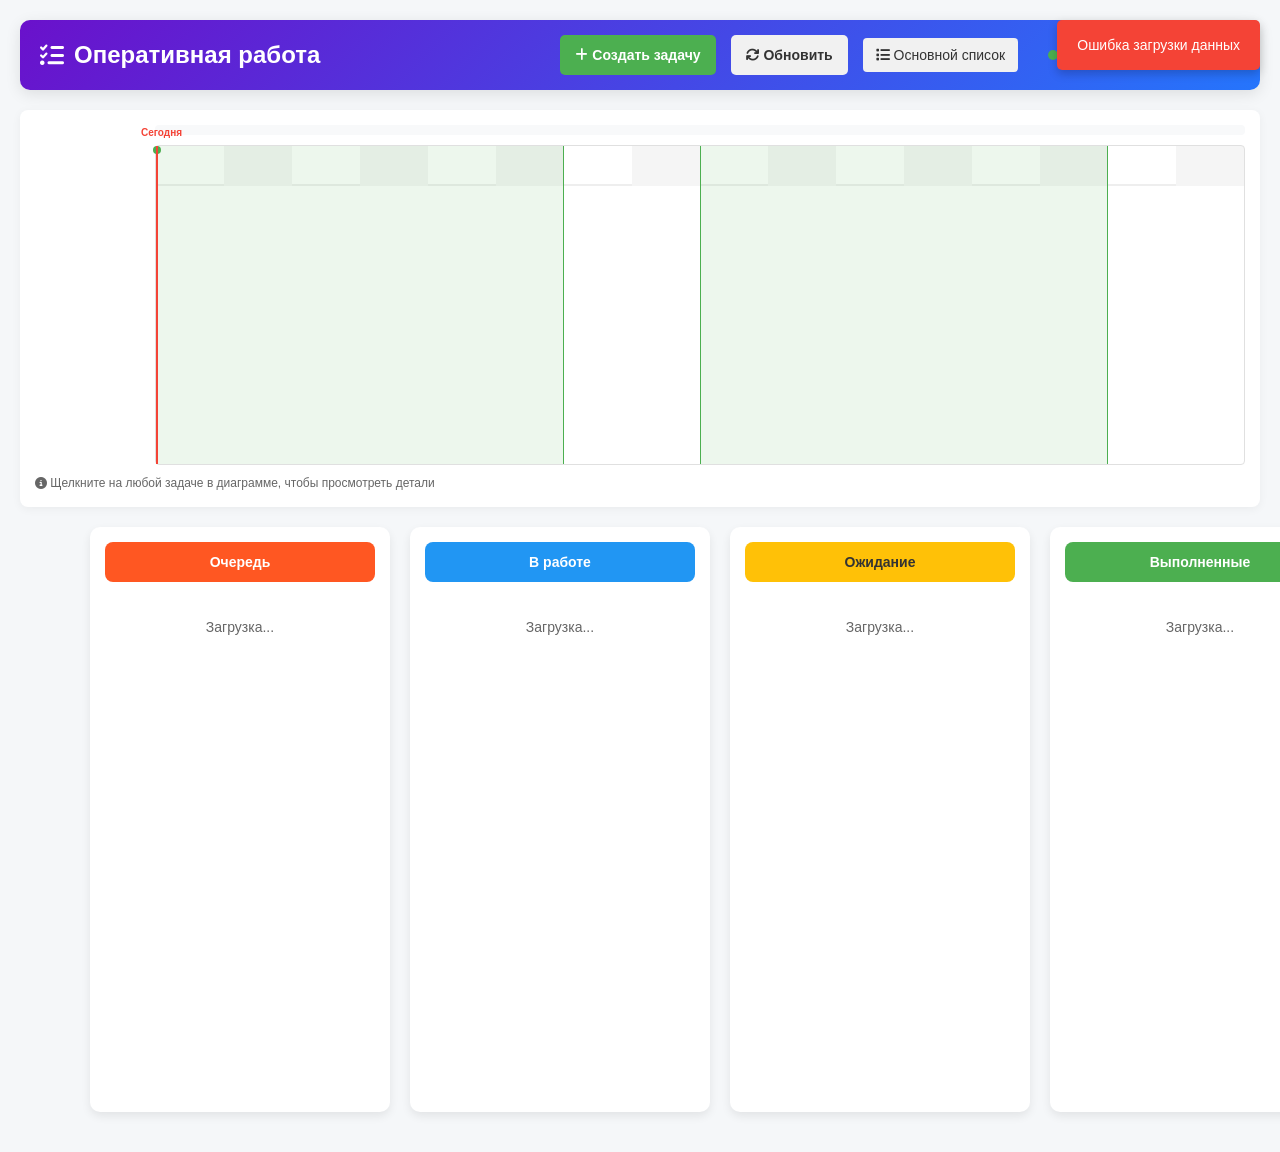
==== commit 2594c9f7: "fix kanban timezone fixed. fix complete with materials" ====
--- a/www/kanban.html
+++ b/www/kanban.html
@@ -4,7 +4,7 @@
 <head>
     <meta charset="UTF-8">
     <meta name="viewport" content="width=device-width, initial-scale=1.0">
-    <title>Канбан-доска с улучшенной видимостью</title>
+    <title>Оперативная работа | Ключевые пользователи</title>
     <link rel="stylesheet" href="https://cdnjs.cloudflare.com/ajax/libs/font-awesome/6.4.0/css/all.min.css">
     <link href="https://maxcdn.bootstrapcdn.com/bootstrap/3.4.1/css/bootstrap.min.css" rel="stylesheet">
     <style>
@@ -157,6 +157,51 @@
         .task-title {
             font-weight: bold;
             font-size: 16px;
+        }
+
+        .task-actions {
+            margin-top: 15px;
+            display: flex;
+            gap: 10px;
+            justify-content: center;
+        }
+
+        .btn-action {
+            width: 40px;
+            height: 40px;
+            border: none;
+            border-radius: 50%;
+            cursor: pointer;
+            display: flex;
+            align-items: center;
+            justify-content: center;
+            font-size: 14px;
+            transition: all 0.3s ease;
+        }
+
+        .btn-start {
+            background-color: #4CAF50;
+            color: white;
+        }
+
+        .btn-pause {
+            background-color: #FF9800;
+            color: white;
+        }
+
+        .btn-complete {
+            background-color: #2196F3;
+            color: white;
+        }
+
+        .btn-resume {
+            background-color: #4CAF50;
+            color: white;
+        }
+
+        .btn-action:hover {
+            transform: scale(1.1);
+            box-shadow: 0 2px 8px rgba(0, 0, 0, 0.2);
         }
 
         .urgent-badge {
@@ -683,13 +728,14 @@
             }
         }
     </style>
+    <link rel="stylesheet" type="text/css" href="/entensys-xscript/abl.css" />
 </head>
 
 <body>
     <header>
         <div class="logo">
             <i class="fas fa-tasks"></i>
-            <span>Канбан-доска с улучшенной видимостью</span>
+            <span>Оперативная работа</span>
         </div>
         <div class="controls">
             <button class="btn-primary" id="createTaskBtn">
@@ -709,7 +755,7 @@
     </header>
 
     <div class="gantt-view">
-        <h2>Диаграмма Ганта с временными интервалами</h2>
+
 
         <!-- Временная шкала -->
         <div class="gantt-timescale" id="ganttTimescale">
@@ -895,7 +941,22 @@
         let materialsData = {};
         let users = [];
         let places = [];
-
+        function adjustForTimezone(dateString) {
+            if (!dateString) return null;
+
+            const date = new Date(dateString);
+            // Добавляем 5 часов для Екатеринбурга (UTC+5)
+            date.setHours(date.getHours() + 5);
+            return date;
+        }
+
+        function formatForInput(date) {
+            if (!date) return '';
+            // Корректируем для отображения в input[type=datetime-local]
+            const adjusted = new Date(date);
+            adjusted.setMinutes(adjusted.getMinutes() - adjusted.getTimezoneOffset());
+            return adjusted.toISOString().slice(0, 16);
+        }
         // Функция для загрузки пользователей
         function loadUsers() {
             return fetch('/api/kanban/users')
@@ -981,7 +1042,86 @@
         function clearMaterialsState() {
             localStorage.removeItem('kanbanMaterials');
         }
-
+        function renderGanttChart(tasks) {
+            const timescale = document.getElementById('ganttTimescale');
+            const grid = document.getElementById('ganttGrid');
+
+            // Очищаем предыдущие элементы
+            timescale.innerHTML = '';
+            grid.querySelectorAll('.gantt-bar').forEach(el => el.remove());
+
+            // Находим диапазон дат задач
+            const dates = tasks.map(task => new Date(task.startDate))
+                .concat(tasks.map(task => new Date(task.deadline)));
+
+            const minDate = new Date(Math.min(...dates));
+            const maxDate = new Date(Math.max(...dates));
+
+            // Добавляем немного padding к датам
+            minDate.setDate(minDate.getDate() - 2);
+            maxDate.setDate(maxDate.getDate() + 2);
+
+            // Генерируем временную шкалу на основе реальных дат
+            const days = Math.ceil((maxDate - minDate) / (1000 * 60 * 60 * 24));
+
+            // Создаем периоды по неделям
+            const periods = [];
+            let currentDate = new Date(minDate);
+
+            while (currentDate <= maxDate) {
+                periods.push(new Date(currentDate));
+                currentDate.setDate(currentDate.getDate() + 7);
+            }
+
+            periods.forEach(date => {
+                const periodEl = document.createElement('div');
+                periodEl.className = 'gantt-period';
+                periodEl.textContent = date.toLocaleDateString('ru-RU', {
+                    day: 'numeric',
+                    month: 'short'
+                }).toUpperCase();
+                timescale.appendChild(periodEl);
+            });
+
+            // Позиционируем линии времени
+            const todayLine = document.getElementById('ganttToday');
+            const timeIndicator = document.getElementById('ganttTimeIndicator');
+            const now = new Date();
+
+            // Позиция сегодняшней линии
+            const todayPos = ((now - minDate) / (maxDate - minDate)) * 100;
+            todayLine.style.left = `${Math.max(0, Math.min(100, todayPos))}%`;
+
+            // Добавляем задачи на диаграмму
+            tasks.forEach((task, index) => {
+                const start = new Date(task.startDate);
+                const end = new Date(task.deadline);
+
+                const left = ((start - minDate) / (maxDate - minDate)) * 100;
+                const width = ((end - start) / (maxDate - minDate)) * 100;
+
+                const bar = document.createElement('div');
+                bar.className = `gantt-bar ${task.status} ${task.urgent ? 'urgent' : ''} ${task.paused ? 'paused' : ''}`;
+                bar.setAttribute('data-task-id', task.id);
+
+                bar.style.left = `${Math.max(0, left)}%`;
+                bar.style.width = `${Math.max(1, Math.min(100, width))}%`;
+
+                if (task.paused) {
+                    bar.innerHTML = `<div class="gantt-bar-text"><i class="fas fa-pause"></i> ${task.title}</div>`;
+                } else if (task.urgent) {
+                    bar.innerHTML = `<div class="gantt-bar-text"><i class="fas fa-bolt"></i> ${task.title}</div>`;
+                } else {
+                    bar.innerHTML = `<div class="gantt-bar-text">${task.title}</div>`;
+                }
+
+                bar.addEventListener('click', () => {
+                    showTaskDetails(task);
+                });
+
+                grid.appendChild(bar);
+            });
+        }
         // Функция для загрузки задач Kanban
         function loadKanbanTasks() {
             showLoadingState();
@@ -1055,18 +1195,23 @@
                 taskElement.className = `task-card ${task.urgent ? 'urgent' : ''} ${task.paused ? 'paused' : ''} ${status === 'done' ? 'done' : ''}`;
                 taskElement.setAttribute('data-id', task.id);
 
+
+
                 const startTime = formatTime(new Date(task.startDate));
                 const endTime = formatTime(new Date(task.deadline));
 
                 let html = `
-            <div class="task-header">
-                <div class="task-title">${task.title}</div>
-                ${task.urgent ? '<div class="urgent-badge"><i class="fas fa-bolt"></i> Срочно!</div>' : ''}
-                ${task.paused ? '<div class="paused-badge"><i class="fas fa-pause"></i> Приостановлено</div>' : ''}
-            </div>
-            <div class="task-info">
-                <div><i class="fas fa-user"></i> ${task.user}</div>
-                <div><i class="fas fa-clock"></i> ${startTime} - ${endTime}</div>
+<div class="task-header">
+    <div class="task-title">${task.title} <span style="font-size: 12px; color: #666; margin-left: 5px;">#${task.id}</span></div>
+    ${task.urgent ? '<div class="urgent-badge"><i class="fas fa-bolt"></i> Срочно!</div>' : ''}
+    ${task.paused ? '<div class="paused-badge"><i class="fas fa-pause"></i> Приостановлено</div>' : ''}
+</div>
+<div class="task-info">
+    <div><i class="fas fa-user"></i> ${task.user}</div>
+    <div><i class="fas fa-calendar-plus"></i> ${formatDateTime(task.startDate)}</div>
+</div>
+      <div class="task-info">
+                <div><i class="fas fa-clock" style="color: #E91E63;"></i> <span class="task-deadline">${formatDateTime(task.deadline)}</span></div>
             </div>
         `;
 
@@ -1086,12 +1231,6 @@
             </div>
         `;
 
-                html += `
-            <div class="task-meta">
-                <div>Дедлайн: <span class="task-deadline">${formatDate(task.deadline)}</span></div>
-                <div>#${task.id}</div>
-            </div>
-        `;
 
                 if (task.paused && task.pauseUntil && task.pauseUntil !== "0001-01-01T00:00:00Z" && task.pauseReason) {
                     html += `
@@ -1102,95 +1241,346 @@
             `;
                 }
 
+                // Добавляем кнопки управления (кроме выполненных задач)
+                if (status !== 'done') {
+                    html += `
+                <div class="task-actions" style="margin-top: 15px; display: flex; gap: 10px; justify-content: center;">
+                    ${status === 'queue' ? `
+                        <button class="btn-action btn-start" data-id="${task.id}" title="Взять в работу">
+                            <i class="fas fa-play"></i>
+                        </button>
+                    ` : ''}
+                    
+                    ${status === 'in-progress' ? `
+                        <button class="btn-action btn-pause" data-id="${task.id}" title="Приостановить">
+                            <i class="fas fa-pause"></i>
+                        </button>
+                        <button class="btn-action btn-complete" data-id="${task.id}" title="Завершить">
+                            <i class="fas fa-check"></i>
+                        </button>
+                    ` : ''}
+                    
+                    ${status === 'waiting' ? `
+                        <button class="btn-action btn-resume" data-id="${task.id}" title="Возобновить">
+                            <i class="fas fa-play"></i>
+                        </button>
+                    ` : ''}
+                </div>
+            `;
+                }
+
                 taskElement.innerHTML = html;
-
-                // Добавляем обработчик клика для просмотра деталей
-                taskElement.addEventListener('click', () => {
-                    showTaskDetails(task);
-                });
-
                 list.appendChild(taskElement);
             });
-        }
-
-
-        // Функция для отрисовки диаграммы Ганта
-        function renderGanttChart(tasks) {
-            const timescale = document.getElementById('ganttTimescale');
-            const grid = document.getElementById('ganttGrid');
-
-            // Очищаем предыдущие элементы
-            timescale.innerHTML = '';
-
-            // Удаляем старые бары задач, кроме рабочих часов и линий
-            const elementsToRemove = grid.querySelectorAll('.gantt-row, .gantt-bar');
-            elementsToRemove.forEach(el => el.remove());
-
-            // Генерация временной шкалы (упрощенная версия)
-            const periods = ['21 НОЯ', '28 НОЯ', '5 ДЕК', '12 ДЕК', '19 ДЕК', '26 ДЕК', '2 ЯНВ', '9 ЯНВ'];
-            periods.forEach(period => {
-                const periodEl = document.createElement('div');
-                periodEl.className = 'gantt-period';
-                periodEl.textContent = period;
-                timescale.appendChild(periodEl);
-            });
-
-            // Позиционируем линии времени
-            const todayLine = document.getElementById('ganttToday');
-            const timeIndicator = document.getElementById('ganttTimeIndicator');
-
-            todayLine.style.left = '35%';
-            timeIndicator.style.left = '42%';
-
-            // Добавляем задачи на диаграмму
-            tasks.forEach((task, index) => {
-                const row = document.createElement('div');
-                row.className = 'gantt-row';
-
-                const rowLabel = document.createElement('div');
-                rowLabel.className = 'gantt-row-label';
-                rowLabel.textContent = task.title;
-                row.appendChild(rowLabel);
-
-                // Создаем бар задачи
-                const bar = document.createElement('div');
-                bar.className = `gantt-bar ${task.status} ${task.urgent ? 'urgent' : ''} ${task.paused ? 'paused' : ''}`;
-                bar.setAttribute('data-task-id', task.id);
-
-                // Позиция и размеры (упрощенно)
-                const left = 10 + (index * 15) % 80;
-                const width = 10 + (task.id % 15);
-
-                bar.style.left = `${left}%`;
-                bar.style.width = `${width}%`;
-
-                if (task.paused) {
-                    bar.innerHTML = `<div class="gantt-bar-text"><i class="fas fa-pause"></i> ${task.title}</div>`;
-                } else if (task.urgent) {
-                    bar.innerHTML = `<div class="gantt-bar-text"><i class="fas fa-bolt"></i> ${task.title}</div>`;
-                } else {
-                    bar.innerHTML = `<div class="gantt-bar-text">${task.title}</div>`;
+
+            // Добавляем обработчики для кнопок
+            addTaskActionHandlers();
+        }
+
+        function addTaskActionHandlers() {
+            // Кнопка "Взять в работу"
+            document.querySelectorAll('.btn-start').forEach(btn => {
+                btn.addEventListener('click', (e) => {
+                    e.stopPropagation();
+                    const taskId = btn.getAttribute('data-id');
+                    updateTaskStatus(taskId, 'in-progress');
+                });
+            });
+
+            // Кнопка "Приостановить"
+            document.querySelectorAll('.btn-pause').forEach(btn => {
+                btn.addEventListener('click', (e) => {
+                    e.stopPropagation();
+                    const taskId = btn.getAttribute('data-id');
+                    showPauseModal(taskId);
+                });
+            });
+
+            // Кнопка "Завершить"
+            document.querySelectorAll('.btn-complete').forEach(btn => {
+                btn.addEventListener('click', (e) => {
+                    e.stopPropagation();
+                    const taskId = btn.getAttribute('data-id');
+                    showCompleteModal(taskId);
+                });
+            });
+
+            // Кнопка "Возобновить"
+            document.querySelectorAll('.btn-resume').forEach(btn => {
+                btn.addEventListener('click', (e) => {
+                    e.stopPropagation();
+                    const taskId = btn.getAttribute('data-id');
+                    updateTaskStatus(taskId, 'in-progress');
+                });
+            });
+        }
+
+        function showPauseModal(taskId) {
+            const modalHtml = `
+        <div class="modal" id="pauseModal">
+            <div class="modal-content" style="max-width: 500px;">
+                <div class="modal-header">
+                    <h2>Приостановить задачу</h2>
+                    <span class="close">&times;</span>
+                </div>
+                <div class="form-group">
+                    <label for="pauseUntilDate">Приостановить до:</label>
+                    <input type="datetime-local" id="pauseUntilDate" required>
+                </div>
+                <div class="form-group">
+                    <label for="pauseReasonText">Причина приостановки:</label>
+                    <textarea id="pauseReasonText" rows="3" placeholder="Укажите причину приостановки" required></textarea>
+                </div>
+                <button class="btn-primary" id="confirmPause">Приостановить</button>
+            </div>
+        </div>
+    `;
+
+            // Добавляем модальное окно
+            document.body.insertAdjacentHTML('beforeend', modalHtml);
+            const modal = document.getElementById('pauseModal');
+            modal.style.display = 'flex';
+
+            // Устанавливаем минимальную дату (текущее время + 1 час)
+            const minDate = new Date();
+            minDate.setHours(minDate.getHours() + 1);
+            document.getElementById('pauseUntilDate').min = minDate.toISOString().slice(0, 16);
+
+            // Обработчик подтверждения
+            document.getElementById('confirmPause').addEventListener('click', () => {
+                const pauseUntil = document.getElementById('pauseUntilDate').value;
+                const pauseReason = document.getElementById('pauseReasonText').value;
+
+                if (!pauseUntil || !pauseReason) {
+                    showNotification('Заполните все поля', 'error');
+                    return;
                 }
 
-                bar.addEventListener('click', () => {
-                    showTaskDetails(task);
-                });
-
-                grid.appendChild(row);
-                grid.appendChild(bar);
-            });
-        }
-
-        // Функция для показа деталей задачи
+                pauseTask(taskId, pauseUntil, pauseReason);
+                modal.remove();
+            });
+
+            // Закрытие модального окна
+            modal.querySelector('.close').addEventListener('click', () => modal.remove());
+            modal.addEventListener('click', (e) => {
+                if (e.target === modal) modal.remove();
+            });
+        }
+
+        function showCompleteModal(taskId) {
+            // Загружаем материалы для выбора
+            fetch('/api/kanban/materials')
+                .then(response => response.json())
+                .then(materialsData => {
+                    const modalHtml = `
+                <div class="modal" id="completeModal">
+                    <div class="modal-content" style="max-width: 600px;">
+                        <div class="modal-header">
+                            <h2>Завершить задачу</h2>
+                            <span class="close">&times;</span>
+                        </div>
+                        <div class="form-group">
+                            <label for="completeComment">Комментарий к выполнению:</label>
+                            <textarea id="completeComment" rows="3" placeholder="Опишите выполнение задачи"></textarea>
+                        </div>
+                        <div class="form-group">
+                            <label>Использованные материалы:</label>
+                            <div id="materials-container-complete">
+                                ${createMaterialSelect()}
+                            </div>
+                            <button type="button" class="btn-secondary" id="add-material-complete" style="margin-top: 10px;">
+                                <i class="fas fa-plus"></i> Добавить материал
+                            </button>
+                        </div>
+                        <button type="button" class="btn-primary" id="confirmComplete">Завершить задачу</button>
+                    </div>
+                </div>
+            `;
+
+                    document.body.insertAdjacentHTML('beforeend', modalHtml);
+                    const modal = document.getElementById('completeModal');
+                    modal.style.display = 'flex';
+
+                    // Инициализация материалов
+                    initCompleteModalMaterials(materialsData);
+
+                    // Обработчики
+                    document.getElementById('add-material-complete').addEventListener('click', () => {
+                        document.getElementById('materials-container-complete').innerHTML += createMaterialSelect();
+                        initCompleteModalMaterials(materialsData);
+                    });
+
+                    // Правильный обработчик для кнопки завершения
+                    document.getElementById('confirmComplete').addEventListener('click', function () {
+                        completeTaskWithMaterials(taskId);
+                        modal.remove();
+                    });
+
+                    // Обработчик закрытия модального окна
+                    const closeBtn = modal.querySelector('.close');
+                    closeBtn.addEventListener('click', function () {
+                        modal.remove();
+                    });
+
+                    // Закрытие при клике вне модального окна
+                    modal.addEventListener('click', function (e) {
+                        if (e.target === modal) {
+                            modal.remove();
+                        }
+                    });
+                })
+                .catch(error => {
+                    console.error('Ошибка загрузки материалов:', error);
+                    showNotification('Ошибка загрузки материалов', 'error');
+                });
+        }
+
+        // Новая функция для инициализации материалов в модальном окне завершения
+        function initCompleteModalMaterials(materialsData) {
+            document.querySelectorAll('#materials-container-complete .material-category').forEach(select => {
+                select.innerHTML = '<option value="">Выберите категорию</option>';
+                Object.keys(materialsData).forEach(category => {
+                    select.innerHTML += `<option value="${category}">${category}</option>`;
+                });
+
+                select.addEventListener('change', function () {
+                    const category = this.value;
+                    const modelSelect = this.closest('.material-item').querySelector('.material-model');
+                    const availableDiv = this.closest('.material-item').querySelector('.available-quantity');
+                    const quantityInput = this.closest('.material-item').querySelector('.quantity-input');
+
+                    modelSelect.innerHTML = '<option value="">Выберите модель</option>';
+                    if (category && materialsData[category]) {
+                        materialsData[category].forEach(item => {
+                            modelSelect.innerHTML += `<option value="${item.id}">${item.name} (ID: ${item.id})</option>`;
+                        });
+                    }
+
+                    availableDiv.textContent = 'Доступно: 0';
+                    availableDiv.className = 'available-quantity';
+                    quantityInput.value = 1;
+                    quantityInput.max = 0;
+                });
+            });
+
+            document.querySelectorAll('#materials-container-complete .material-model').forEach(select => {
+                select.addEventListener('change', function () {
+                    const categorySelect = this.closest('.material-item').querySelector('.material-category');
+                    const availableDiv = this.closest('.material-item').querySelector('.available-quantity');
+                    const quantityInput = this.closest('.material-item').querySelector('.quantity-input');
+
+                    const category = categorySelect.value;
+                    const modelId = this.value; // Теперь это ID, а не название
+
+                    if (category && modelId) {
+                        const item = materialsData[category].find(i => i.id == modelId);
+                        if (item) {
+                            availableDiv.textContent = `Доступно: ${item.available}`;
+                            availableDiv.className = `available-quantity ${item.available === 0 ? 'low' : ''}`;
+                            quantityInput.max = item.available;
+
+                            if (item.available === 0) {
+                                quantityInput.value = 0;
+                            } else if (quantityInput.value > item.available) {
+                                quantityInput.value = item.available;
+                            }
+                        }
+                    }
+                });
+            });
+        }
+        function completeTaskWithMaterials(taskId) {
+            const comment = document.getElementById('completeComment').value;
+            const materials = [];
+
+            // Собираем материалы
+            document.querySelectorAll('#materials-container-complete .material-item').forEach(item => {
+                const category = item.querySelector('.material-category').value;
+                const modelId = item.querySelector('.material-model').value; // Это теперь ID
+                const modelName = item.querySelector('.material-model').options[item.querySelector('.material-model').selectedIndex].text;
+                const quantity = parseInt(item.querySelector('.quantity-input').value);
+
+                // Добавляем только полностью заполненные материалы
+                if (category && modelId && quantity > 0) {
+                    materials.push({
+                        category: category,
+                        model: modelName.split(' (ID:')[0], // Берем только название без ID
+                        model_id: parseInt(modelId), // Добавляем ID для сервера
+                        quantity: quantity
+                    });
+                }
+            });
+
+            console.log('Данные для отправки:', {
+                id: parseInt(taskId), // Преобразуем в число
+                comments: comment,
+                materials: materials,
+                finish_date: new Date().toISOString()
+            });
+
+            // Обновляем задачу
+            fetch('/api/kanban/tasks/complete', {
+                method: 'POST',
+                headers: {
+                    'Content-Type': 'application/json',
+                },
+                body: JSON.stringify({
+                    id: parseInt(taskId), // Преобразуем taskId в число
+                    comments: comment,
+                    materials: materials,
+                    finish_date: new Date().toISOString()
+                })
+            })
+                .then(response => {
+                    if (!response.ok) {
+                        return response.text().then(text => {
+                            throw new Error(text || 'Ошибка завершения задачи');
+                        });
+                    }
+                    return response.json();
+                })
+                .then(data => {
+                    if (data.status === 'success') {
+                        loadKanbanTasks();
+                        showNotification('Задача завершена!', 'success');
+                    } else {
+                        showNotification('Ошибка: ' + (data.message || 'Неизвестная ошибка'), 'error');
+                    }
+                })
+                .catch(error => {
+                    console.error('Ошибка завершения задачи:', error);
+                    showNotification('Ошибка завершения задачи: ' + error.message, 'error');
+                });
+        }
+        // Добавьте эту функцию перед функцией showTaskDetails
+        function getStatusName(status) {
+            const statusNames = {
+                'queue': 'Очередь',
+                'in-progress': 'В работе',
+                'waiting': 'Ожидание',
+                'done': 'Выполнено'
+            };
+            return statusNames[status] || status;
+        }
         // Функция для показа деталей задачи
         function showTaskDetails(task) {
+            currentTaskId = task.id;
+
+            console.log('Opening modal for task:', task.id);
+
             const modal = document.getElementById('viewTaskModal');
+            if (!modal) {
+                console.error('Modal #viewTaskModal not found!');
+                return;
+            }
+
             const details = document.getElementById('taskDetails');
-            const statusSelect = document.getElementById('statusSelect');
-            const pauseSection = document.getElementById('pauseSection');
-
-            currentTaskId = task.id;
-
+            if (!details) {
+                console.error('Element #taskDetails not found!');
+                return;
+            }
+
+            // Заполняем детали задачи
             const startTime = formatTime(new Date(task.startDate));
             const endTime = formatTime(new Date(task.deadline));
 
@@ -1199,13 +1589,13 @@
             ${task.urgent ? '<span class="urgent-badge"><i class="fas fa-bolt"></i> Срочно!</span>' : ''}
             ${task.paused ? '<span class="paused-badge"><i class="fas fa-pause"></i> Приостановлено</span>' : ''}
         </h3>
-        <div class="task-info">
-            <p><strong>Пользователь:</strong> ${task.user}</p>
-            <p><strong>Время выполнения:</strong> ${startTime} - ${endTime}</p>
-            <p><strong>Начало:</strong> ${formatDate(task.startDate)}</p>
-            <p><strong>Дедлайн:</strong> ${formatDate(task.deadline)}</p>
-            <p><strong>Статус:</strong> ${getStatusName(task.status)}</p>
+       <div class="task-info">
+    <p><strong>Пользователь:</strong> ${task.user}</p>
+    <p><strong>Начало:</strong> ${formatDateTime(task.startDate)}</p>
+    <p><strong>Дедлайн:</strong> ${formatDateTime(task.deadline)}</p>
+    <p><strong>Статус:</strong> ${getStatusName(task.status)}</p>
     `;
+
 
             if (task.paused && task.pauseUntil && task.pauseUntil !== "0001-01-01T00:00:00Z" && task.pauseReason) {
                 detailsHtml += `
@@ -1259,9 +1649,11 @@
             const startDate = new Date(task.startDate);
             const deadline = new Date(task.deadline);
             const now = new Date();
+            const inTwoHours = new Date(now);
+            inTwoHours.setHours(now.getHours() + 5);
 
             const totalHours = Math.round((deadline - startDate) / (1000 * 60 * 60));
-            const passedHours = Math.round((now - startDate) / (1000 * 60 * 60));
+            const passedHours = Math.round((inTwoHours - startDate) / (1000 * 60 * 60));
 
             totalTimeElement.textContent = `${totalHours}ч`;
             processingTimeElement.textContent = `${passedHours}ч`;
@@ -1269,6 +1661,9 @@
 
         // Функция для создания новой задачи
         function createTask(taskData) {
+            const deadlineDate = new Date(taskData.deadline);
+            const deadlineUTC = new Date(deadlineDate.getTime() - (deadlineDate.getTimezoneOffset() * 60000));
+            taskData.deadline = deadlineUTC.toISOString().slice(0, 16);
             fetch('/api/kanban/tasks/create', {
                 method: 'POST',
                 headers: {
@@ -1298,19 +1693,27 @@
 
         // Функция для обновления статуса задачи
         function updateTaskStatus(taskId, status) {
+            // Преобразуем статус для бэкенда
+            let backendStatus = status;
+            if (status === 'in-progress') {
+                backendStatus = 'progress';
+            }
+
             fetch('/api/kanban/tasks/update-status', {
                 method: 'POST',
                 headers: {
                     'Content-Type': 'application/json',
                 },
                 body: JSON.stringify({
-                    id: taskId,
-                    status: status
+                    id: parseInt(taskId),
+                    status: backendStatus
                 })
             })
                 .then(response => {
                     if (!response.ok) {
-                        throw new Error('Ошибка обновления статуса');
+                        return response.text().then(text => {
+                            throw new Error(text || 'Ошибка обновления статуса');
+                        });
                     }
                     return response.json();
                 })
@@ -1318,31 +1721,38 @@
                     if (data.status === 'success') {
                         loadKanbanTasks();
                         showNotification('Статус задачи обновлен!', 'success');
-                        document.getElementById('viewTaskModal').style.display = 'none';
                     }
                 })
                 .catch(error => {
                     console.error('Ошибка обновления статуса:', error);
-                    showNotification('Ошибка обновления статуса', 'error');
+                    showNotification('Ошибка обновления статуса: ' + error.message, 'error');
                 });
         }
 
         // Функция для приостановки задачи
         function pauseTask(taskId, pauseUntil, pauseReason) {
+            console.log('Приостановка задачи:', taskId, pauseUntil, pauseReason);
+
+            // Преобразуем дату в правильный формат для бэкенда
+            const pauseUntilDate = new Date(pauseUntil);
+            const pauseUntilUTC = new Date(pauseUntilDate.getTime() - (pauseUntilDate.getTimezoneOffset() * 60000));
+
             fetch('/api/kanban/tasks/pause', {
                 method: 'POST',
                 headers: {
                     'Content-Type': 'application/json',
                 },
                 body: JSON.stringify({
-                    id: taskId,
-                    pause_until: pauseUntil,
+                    id: parseInt(taskId),
+                    pause_until: pauseUntilUTC.toISOString(),
                     pause_reason: pauseReason
                 })
             })
                 .then(response => {
                     if (!response.ok) {
-                        throw new Error('Ошибка приостановки задачи');
+                        return response.text().then(text => {
+                            throw new Error(text || 'Ошибка приостановки задачи');
+                        });
                     }
                     return response.json();
                 })
@@ -1350,12 +1760,11 @@
                     if (data.status === 'success') {
                         loadKanbanTasks();
                         showNotification('Задача приостановлена!', 'success');
-                        document.getElementById('viewTaskModal').style.display = 'none';
                     }
                 })
                 .catch(error => {
                     console.error('Ошибка приостановки задачи:', error);
-                    showNotification('Ошибка приостановки задачи', 'error');
+                    showNotification('Ошибка приостановки задачи: ' + error.message, 'error');
                 });
         }
 
@@ -1369,12 +1778,12 @@
             let modelOptions = '<option value="">Выберите модель</option>';
             if (selectedCategory && materialsData[selectedCategory]) {
                 modelOptions += materialsData[selectedCategory].map(item =>
-                    `<option value="${item.id}" ${item.name === selectedModel ? 'selected' : ''}>${item.name}</option>`
+                    `<option value="${item.id}" ${item.id == selectedModel ? 'selected' : ''}>${item.name} (ID: ${item.id})</option>`
                 ).join('');
             }
 
             const available = selectedModel && selectedCategory ?
-                materialsData[selectedCategory].find(item => item.name === selectedModel)?.available || 0 : 0;
+                materialsData[selectedCategory].find(item => item.id == selectedModel)?.available || 0 : 0;
 
             return `
         <div class="material-item">
@@ -1410,13 +1819,25 @@
         function formatDate(dateString) {
             if (!isValidDate(dateString)) return 'Не указано';
             const date = new Date(dateString);
-            return date.toLocaleDateString('ru-RU', { day: 'numeric', month: 'long', year: 'numeric' });
+
+            // Конвертируем UTC в местное время (Екатеринбург, UTC+5)
+            const localDate = new Date(date.getTime() - 5 * 60 * 60 * 1000);
+
+            return localDate.toLocaleDateString('ru-RU', {
+                day: 'numeric',
+                month: 'long',
+                year: 'numeric'
+            });
         }
 
         function formatDateTime(dateString) {
             if (!isValidDate(dateString)) return 'Не указано';
             const date = new Date(dateString);
-            return date.toLocaleString('ru-RU', {
+
+            // Конвертируем UTC в местное время (Екатеринбург, UTC+5)
+            const localDate = new Date(date.getTime() - 5 * 60 * 60 * 1000);
+
+            return localDate.toLocaleString('ru-RU', {
                 day: 'numeric',
                 month: 'long',
                 year: 'numeric',
@@ -1424,19 +1845,54 @@
                 minute: '2-digit'
             });
         }
-
+        function setupGlobalClickHandlers() {
+            // Обработчик для карточек задач в канбане
+            document.addEventListener('click', function (e) {
+                const taskCard = e.target.closest('.task-card');
+                if (taskCard) {
+                    const taskId = taskCard.getAttribute('data-id');
+                    const task = findTaskById(taskId);
+                    if (task) {
+                        showTaskDetails(task);
+                        e.preventDefault();
+                        e.stopPropagation();
+                    }
+                }
+            });
+
+            // Обработчик для элементов диаграммы Ганта
+            document.addEventListener('click', function (e) {
+                const ganttBar = e.target.closest('.gantt-bar');
+                if (ganttBar) {
+                    const taskId = ganttBar.getAttribute('data-task-id');
+                    const task = findTaskById(taskId);
+                    if (task) {
+                        showTaskDetails(task);
+                        e.preventDefault();
+                        e.stopPropagation();
+                    }
+                }
+            });
+        }
+
+        // Функция для поиска задачи по ID
+        function findTaskById(taskId) {
+            const allTasks = [
+                ...currentTasks.queue,
+                ...currentTasks.progress,
+                ...currentTasks.waiting,
+                ...currentTasks.done
+            ];
+            return allTasks.find(task => task.id == taskId);
+        }
         function formatTime(date) {
-            return date.toLocaleTimeString('ru-RU', { hour: '2-digit', minute: '2-digit' });
-        }
-
-        function getStatusName(status) {
-            const statusNames = {
-                'queue': 'Очередь',
-                'in-progress': 'В работе',
-                'waiting': 'Ожидание',
-                'done': 'Выполнено'
-            };
-            return statusNames[status] || status;
+            // Конвертируем UTC в местное время (Екатеринбург, UTC+5)
+            const localDate = new Date(date.getTime() - 5 * 60 * 60 * 1000);
+
+            return localDate.toLocaleTimeString('ru-RU', {
+                hour: '2-digit',
+                minute: '2-digit'
+            });
         }
 
         function showNotification(message, type = 'success') {
@@ -1470,13 +1926,19 @@
         document.getElementById('createTaskBtn').addEventListener('click', () => {
             document.getElementById('taskModal').style.display = 'flex';
 
-            // Добавляем пустой материал при открытии формы
-            document.getElementById('materials-container').innerHTML = createMaterialSelect();
-
-            // Установка дефолтных значений
+            // Очищаем материалы вместо добавления дефолтного
+            document.getElementById('materials-container').innerHTML = '';
+
+            // Установка дефолтных значений времени
             const now = new Date();
-            const nextHour = new Date(now.getTime() + 60 * 60 * 1000);
-            document.getElementById('deadline').value = nextHour.toISOString().slice(0, 16);
+            const nextHour = new Date(now.getTime() + 3 * 60 * 60 * 1000);
+
+            // Форматируем для input[type=datetime-local]
+            const formatForInput = (date) => {
+                return date.toISOString().slice(0, 16);
+            };
+
+            document.getElementById('deadline').value = formatForInput(nextHour);
         });
 
         document.getElementById('refreshBtn').addEventListener('click', () => {
@@ -1520,19 +1982,25 @@
 
         document.getElementById('taskForm').addEventListener('submit', function (e) {
             e.preventDefault();
-
-            // Собираем материалы, только если они заполнены
+            // Корректируем время дедлайна перед отправкой
+            const deadlineInput = document.getElementById('deadline').value;
+            const deadlineDate = new Date(deadlineInput);
+            deadlineDate.setHours(deadlineDate.getHours() + 5); //  5 часов для UTC
+            // Собираем материалы как в completeTaskWithMaterials
             const materials = [];
-            document.querySelectorAll('.material-item').forEach(item => {
+            document.querySelectorAll('#materials-container .material-item').forEach(item => {
                 const category = item.querySelector('.material-category').value;
-                const model = item.querySelector('.material-model').value;
+                const modelSelect = item.querySelector('.material-model');
+                const modelId = modelSelect.value;
+                const modelName = modelSelect.options[modelSelect.selectedIndex].text.split(' (ID:')[0]; // Берем только название
                 const quantity = parseInt(item.querySelector('.quantity-input').value);
 
                 // Добавляем только полностью заполненные материалы
-                if (category && model && quantity > 0) {
+                if (category && modelId && quantity > 0) {
                     materials.push({
                         category: category,
-                        model: model,
+                        model: modelName, // Название модели
+                        model_id: parseInt(modelId), // ID модели
                         quantity: quantity
                     });
                 }
@@ -1542,7 +2010,7 @@
                 user_id: parseInt(document.getElementById('user').value),
                 place_id: parseInt(document.getElementById('location').value),
                 description: document.getElementById('problem').value,
-                deadline: document.getElementById('deadline').value,
+                deadline: deadlineDate.toISOString().slice(0, 16),
                 comments: document.getElementById('comment').value,
                 urgent: document.getElementById('urgent').checked,
                 status: 'queue'
@@ -1553,6 +2021,7 @@
                 taskData.materials = materials;
             }
 
+            console.log('Отправляемые данные для создания задачи:', taskData);
             createTask(taskData);
         });
         // Сохраняем состояние при изменении материалов
@@ -1682,6 +2151,7 @@
                 .then(() => {
                     // Затем загружаем задачи
                     loadKanbanTasks();
+                    setupGlobalClickHandlers();
 
                     // Запускаем автоматическое обновление каждые 30 секунд
                     setInterval(loadKanbanTasks, 30000);
@@ -1691,6 +2161,7 @@
                     showNotification('Ошибка загрузки данных', 'error');
                 });
         });
+
     </script>
 </body>
 
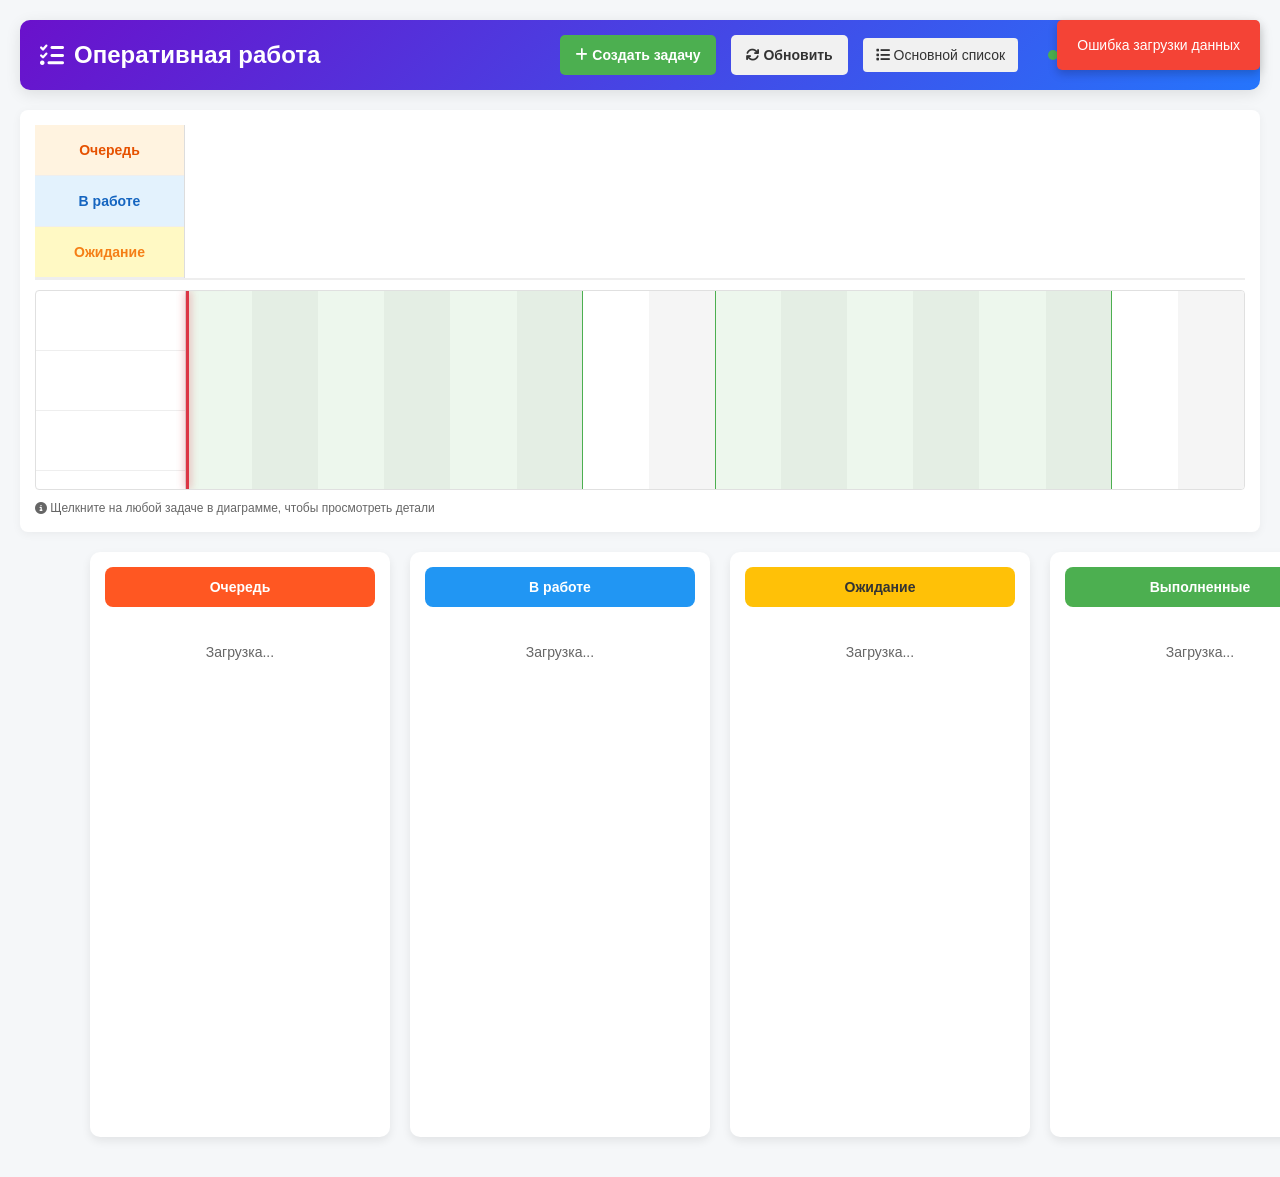
==== commit 7f800383: "fix gantt style." ====
--- a/www/kanban.html
+++ b/www/kanban.html
@@ -239,7 +239,7 @@
             color: #E91E63;
         }
 
-        /* Улучшенная диаграмма Ганта с временными интервалами */
+        /* Новая структура диаграммы Ганта */
         .gantt-view {
             margin: 20px 0;
             background: white;
@@ -248,199 +248,227 @@
             box-shadow: 0 2px 10px rgba(0, 0, 0, 0.05);
         }
 
+        /* Добавьте в секцию стилей */
+        .gantt-period.weekend {
+            background-color: #f8f9fa !important;
+            color: #6c757d !important;
+        }
+
+        .gantt-period.saturday {
+            background-color: #e9ecef !important;
+        }
+
+        .gantt-period.sunday {
+            background-color: #dee2e6 !important;
+        }
+
+        /* Подсветка выходных на временной шкале */
+        .gantt-timeline .weekend-marker {
+            position: absolute;
+            background-color: rgba(248, 249, 250, 0.5);
+            height: 100%;
+            z-index: 1;
+        }
+
+        .weekend-marker {
+            position: absolute;
+            background-color: rgba(108, 117, 125, 0.1);
+            height: 100%;
+            z-index: 1;
+            pointer-events: none;
+        }
+
         .gantt-header {
             display: flex;
-            margin-left: 120px;
             margin-bottom: 10px;
+            border-bottom: 2px solid #eee;
+        }
+
+        .gantt-categories {
+            width: 150px;
+            border-right: 1px solid #ddd;
+        }
+
+        .gantt-category {
+            padding: 15px 10px;
+            font-weight: bold;
+            text-align: center;
             border-bottom: 1px solid #eee;
-            padding-bottom: 5px;
+        }
+
+        .gantt-category:nth-child(1) {
+            background-color: #FFF3E0;
+            color: #E65100;
+        }
+
+        .gantt-category:nth-child(2) {
+            background-color: #E3F2FD;
+            color: #1565C0;
+        }
+
+        .gantt-category:nth-child(3) {
+            background-color: #FFF9C4;
+            color: #F57F17;
         }
 
         .gantt-timescale {
+            flex: 1;
             display: flex;
-            margin-left: 120px;
             position: relative;
-            background: #f8f9fa;
-            border-radius: 4px;
-            padding: 5px 0;
         }
 
         .gantt-period {
             flex: 1;
             text-align: center;
-            font-size: 12px;
+            padding: 15px 5px;
+            font-weight: bold;
+            font-size: 14px;
             color: #444;
-            font-weight: 600;
-            padding: 2px;
+            border-right: 1px solid #ddd;
             position: relative;
-            border-right: 1px solid #ddd;
         }
 
         .gantt-period:last-child {
             border-right: none;
         }
 
-        .gantt-time-marks {
-            position: absolute;
-            bottom: -20px;
-            left: 0;
-            right: 0;
+        .gantt-period-date {
+            font-size: 16px;
+            margin-bottom: 5px;
+        }
+
+        .gantt-period-time {
+            font-size: 12px;
+            color: #666;
+        }
+
+        .gantt-grid {
             display: flex;
-            justify-content: space-between;
-            font-size: 10px;
-            color: #666;
-            padding: 0 5px;
-        }
-
-        .gantt-grid {
+            min-height: 200px;
+            border: 1px solid #e0e0e0;
+            border-radius: 4px;
             position: relative;
-            height: 320px;
-            margin-left: 120px;
-            background:
-                repeating-linear-gradient(to right,
+            overflow: hidden;
+        }
+
+        .gantt-category-column {
+            width: 150px;
+            border-right: 1px solid #ddd;
+        }
+
+        .gantt-category-tasks {
+            min-height: 60px;
+            padding: 10px;
+            border-bottom: 1px solid #eee;
+        }
+
+        .gantt-timeline {
+            flex: 1;
+            position: relative;
+            background: repeating-linear-gradient(to right,
                     transparent,
                     transparent 6.25%,
                     #f5f5f5 6.25%,
-                    #f5f5f5 12.5%),
-                linear-gradient(to bottom,
-                    transparent 0%,
-                    transparent 95%,
-                    #eee 95%,
-                    #eee 100%);
-            background-repeat: no-repeat;
-            background-size: 100% 40px;
-            background-position: 0 0;
-            border: 1px solid #e0e0e0;
-            border-radius: 4px;
-            margin-top: 10px;
-        }
-
-        .gantt-row {
-            height: 40px;
-            display: flex;
-            align-items: center;
-            border-bottom: 1px solid #eee;
-            position: relative;
-        }
-
-        .gantt-row-label {
+                    #f5f5f5 12.5%);
+        }
+
+        .gantt-now {
             position: absolute;
-            left: -120px;
-            width: 120px;
-            padding: 0 10px;
+            width: 3px;
+            background: #dc3545;
+            height: 100%;
+            top: 0;
+            z-index: 10;
+            box-shadow: 0 0 8px rgba(220, 53, 69, 0.7);
+        }
+
+        .gantt-now::after {
+            content: "СЕЙЧАС";
+            position: absolute;
+            top: -25px;
+            left: -18px;
+            font-size: 11px;
+            color: #dc3545;
             font-weight: bold;
-            font-size: 14px;
-            color: #444;
-        }
-
-        .gantt-bar {
-            position: absolute;
-            height: 24px;
+            background: white;
+            padding: 2px 6px;
+            border-radius: 3px;
+            box-shadow: 0 2px 4px rgba(0, 0, 0, 0.1);
+        }
+
+        /* Стили для задач на диаграмме */
+        .gantt-task {
+            height: 25px;
             border-radius: 4px;
             display: flex;
             align-items: center;
-            justify-content: flex-start;
+            justify-content: center;
             color: white;
-            font-size: 11px;
+            font-size: 12px;
             font-weight: bold;
-            box-shadow: 0 2px 4px rgba(0, 0, 0, 0.2);
+            box-shadow: 0 2px 4px rgba(0, 0, 0, 0.3);
             overflow: hidden;
             white-space: nowrap;
             z-index: 2;
             cursor: pointer;
             transition: all 0.2s ease;
             padding: 0 8px;
-        }
-
-        .gantt-bar:hover {
+            border: none;
+        }
+
+        .gantt-task.queue {
+            background: linear-gradient(90deg, #FF5722, #FF9800);
+            border: 1px solid #E65100;
+        }
+
+        .gantt-task.in-progress {
+            background: linear-gradient(90deg, #2196F3, #03A9F4);
+            border: 1px solid #1565C0;
+        }
+
+        .gantt-task.waiting {
+            background: linear-gradient(90deg, #FFC107, #FFEB3B);
+            color: #333;
+            border: 1px solid #FF8F00;
+        }
+
+        .gantt-task:hover {
             transform: scale(1.03);
             box-shadow: 0 4px 8px rgba(0, 0, 0, 0.3);
             z-index: 3;
         }
 
-        .gantt-bar.urgent {
-            background: linear-gradient(90deg, #FF5722, #FF9800);
-            border: 1px solid #E65100;
-        }
-
-        .gantt-bar.in-progress {
-            background: linear-gradient(90deg, #2196F3, #03A9F4);
-            border: 1px solid #1565C0;
-        }
-
-        .gantt-bar.waiting {
-            background: linear-gradient(90deg, #FFC107, #FFEB3B);
-            color: #333;
-            border: 1px solid #FF8F00;
-        }
-
-        .gantt-bar.done {
-            background: linear-gradient(90deg, #4CAF50, #8BC34A);
-            border: 1px solid #2E7D32;
-        }
-
-        .gantt-bar.paused {
-            background: linear-gradient(90deg, #FF9800, #FFB74D);
-            border: 1px solid #F57C00;
-            background-image: repeating-linear-gradient(45deg,
-                    transparent,
-                    transparent 5px,
-                    rgba(255, 255, 255, 0.3) 5px,
-                    rgba(255, 255, 255, 0.3) 10px);
-        }
-
-        .gantt-bar-text {
-            text-shadow: 1px 1px 2px rgba(0, 0, 0, 0.7);
+        .gantt-task-text {
+            text-shadow: 1px 1px 2px rgba(0, 0, 0, 0.8);
             overflow: hidden;
             text-overflow: ellipsis;
-            font-weight: bold;
-        }
-
-        .gantt-bar.urgent .gantt-bar-text,
-        .gantt-bar.paused .gantt-bar-text {
-            display: flex;
-            align-items: center;
-            gap: 4px;
-        }
-
-        .gantt-today {
-            position: absolute;
-            width: 2px;
-            background: #F44336;
-            height: 100%;
-            top: 0;
-            z-index: 10;
-        }
-
-        .gantt-today::after {
-            content: "Сегодня";
-            position: absolute;
-            top: -20px;
-            left: -15px;
-            font-size: 10px;
-            color: #F44336;
             white-space: nowrap;
-            font-weight: bold;
-        }
-
-        .gantt-time-indicator {
-            position: absolute;
-            width: 2px;
-            background: #4CAF50;
-            height: 100%;
-            top: 0;
-            z-index: 1;
-        }
-
-        .gantt-time-indicator::after {
-            content: "";
-            position: absolute;
-            top: 0;
-            left: -3px;
-            width: 8px;
-            height: 8px;
-            background: #4CAF50;
-            border-radius: 50%;
+        }
+
+        /* Адаптивность */
+        @media (max-width: 1200px) {
+            .gantt-categories {
+                width: 120px;
+            }
+
+            .gantt-category-column {
+                width: 120px;
+            }
+
+            .gantt-period-date {
+                font-size: 14px;
+            }
+        }
+
+        @media (max-width: 768px) {
+            .gantt-view {
+                overflow-x: auto;
+            }
+
+            .gantt-header,
+            .gantt-grid {
+                width: 1000px;
+            }
         }
 
         .working-hours {
@@ -755,26 +783,35 @@
     </header>
 
     <div class="gantt-view">
-
-
-        <!-- Временная шкала -->
-        <div class="gantt-timescale" id="ganttTimescale">
-            <!-- Динамически генерируется через JavaScript -->
+        <div class="gantt-header">
+            <div class="gantt-categories">
+                <div class="gantt-category">Очередь</div>
+                <div class="gantt-category">В работе</div>
+                <div class="gantt-category">Ожидание</div>
+            </div>
+            <div class="gantt-timescale" id="ganttTimescale">
+                <!-- Динамически генерируется через JavaScript -->
+            </div>
         </div>
 
         <div class="gantt-grid" id="ganttGrid">
-            <!-- Рабочие часы -->
-            <div class="working-hours" style="left: 0%; width: 37.5%;"></div>
-            <div class="working-hours" style="left: 50%; width: 37.5%;"></div>
-
-            <!-- Линия "Сегодня" -->
-            <div class="gantt-today" id="ganttToday"></div>
-
-            <!-- Текущее время -->
-            <div class="gantt-time-indicator" id="ganttTimeIndicator"></div>
-
-            <!-- Задачи на диаграмме Ганта будут добавляться динамически -->
+            <div class="gantt-category-column">
+                <div class="gantt-category-tasks" data-category="queue"></div>
+                <div class="gantt-category-tasks" data-category="in-progress"></div>
+                <div class="gantt-category-tasks" data-category="waiting"></div>
+            </div>
+            <div class="gantt-timeline" id="ganttTimeline">
+                <!-- Рабочие часы -->
+                <div class="working-hours" style="left: 0%; width: 37.5%;"></div>
+                <div class="working-hours" style="left: 50%; width: 37.5%;"></div>
+
+                <!-- Линия "Сейчас" -->
+                <div class="gantt-now" id="ganttNow"></div>
+
+                <!-- Задачи будут добавляться динамически -->
+            </div>
         </div>
+
         <div style="margin-top: 10px; font-size: 12px; color: #666;">
             <i class="fas fa-info-circle"></i> Щелкните на любой задаче в диаграмме, чтобы просмотреть детали
         </div>
@@ -1042,88 +1079,192 @@
         function clearMaterialsState() {
             localStorage.removeItem('kanbanMaterials');
         }
+
         function renderGanttChart(tasks) {
             const timescale = document.getElementById('ganttTimescale');
             const grid = document.getElementById('ganttGrid');
 
             // Очищаем предыдущие элементы
             timescale.innerHTML = '';
-            grid.querySelectorAll('.gantt-bar').forEach(el => el.remove());
-
-            // Находим диапазон дат задач
-            const dates = tasks.map(task => new Date(task.startDate))
-                .concat(tasks.map(task => new Date(task.deadline)));
-
-            const minDate = new Date(Math.min(...dates));
-            const maxDate = new Date(Math.max(...dates));
-
-            // Добавляем немного padding к датам
-            minDate.setDate(minDate.getDate() - 2);
-            maxDate.setDate(maxDate.getDate() + 2);
-
-            // Генерируем временную шкалу на основе реальных дат
-            const days = Math.ceil((maxDate - minDate) / (1000 * 60 * 60 * 24));
-
-            // Создаем периоды по неделям
-            const periods = [];
-            let currentDate = new Date(minDate);
-
-            while (currentDate <= maxDate) {
-                periods.push(new Date(currentDate));
-                currentDate.setDate(currentDate.getDate() + 7);
-            }
-
-            periods.forEach(date => {
+            grid.innerHTML = `
+        <div class="gantt-category-column">
+            <div class="gantt-category-tasks" data-category="queue"></div>
+            <div class="gantt-category-tasks" data-category="in-progress"></div>
+            <div class="gantt-category-tasks" data-category="waiting"></div>
+        </div>
+        <div class="gantt-timeline" id="ganttTimeline">
+            <!-- Рабочие часы будут добавлены динамически -->
+            <div class="gantt-now" id="ganttNow"></div>
+        </div>
+    `;
+
+            // Текущее время в Екатеринбурге (UTC+5)
+            const now = new Date();
+            const nowEkaterinburg = new Date(now.getTime() + (5 * 60 * 60 * 1000));
+
+            // Диапазон дат для отображения (2 недели)
+            const startDate = new Date(nowEkaterinburg);
+            startDate.setDate(startDate.getDate() - 7); // 1 неделя назад
+            startDate.setHours(0, 0, 0, 0);
+
+            const endDate = new Date(nowEkaterinburg);
+            endDate.setDate(endDate.getDate() + 7); // 1 неделя вперед
+            endDate.setHours(23, 59, 59, 999);
+
+            const totalDuration = endDate - startDate;
+            const days = Math.ceil(totalDuration / (1000 * 60 * 60 * 24));
+
+            // Создаем временную шкалу
+            for (let i = 0; i < days; i++) {
+                const currentDate = new Date(startDate);
+                currentDate.setDate(currentDate.getDate() + i);
+
                 const periodEl = document.createElement('div');
                 periodEl.className = 'gantt-period';
-                periodEl.textContent = date.toLocaleDateString('ru-RU', {
-                    day: 'numeric',
-                    month: 'short'
-                }).toUpperCase();
+
+                // Определяем цвет фона для выходных
+                const dayOfWeek = currentDate.getDay();
+                if (dayOfWeek === 0 || dayOfWeek === 6) {
+                    periodEl.style.background = 'linear-gradient(45deg, #f8f9fa, #e9ecef)';
+                    periodEl.style.color = '#6c757d';
+                }
+
+                periodEl.innerHTML = `
+            <div class="gantt-period-date">${currentDate.getDate()}</div>
+            <div class="gantt-period-time">${getDayName(dayOfWeek)}</div>
+            <div style="font-size: 10px; margin-top: 2px;">${getMonthName(currentDate.getMonth())}</div>
+        `;
+
                 timescale.appendChild(periodEl);
+            }
+
+            // Позиционируем линию "Сейчас"
+            const nowLine = document.getElementById('ganttNow');
+            if (nowLine) {
+                const nowPos = ((nowEkaterinburg - startDate) / totalDuration) * 100;
+                nowLine.style.left = `${Math.max(0, Math.min(100, nowPos))}%`;
+            }
+
+            // Добавляем маркеры выходных
+            const timeline = document.getElementById('ganttTimeline');
+            for (let i = 0; i < days; i++) {
+                const currentDate = new Date(startDate);
+                currentDate.setDate(currentDate.getDate() + i);
+
+                if (currentDate.getDay() === 0 || currentDate.getDay() === 6) {
+                    const weekendMarker = document.createElement('div');
+                    weekendMarker.className = 'weekend-marker';
+                    weekendMarker.style.left = `${(i / days) * 100}%`;
+                    weekendMarker.style.width = `${(1 / days) * 100}%`;
+                    timeline.appendChild(weekendMarker);
+                }
+            }
+
+            // Добавляем задачи с ДЕБАГ-информацией
+            const filteredTasks = tasks.filter(task =>
+                task.status === 'queue' || task.status === 'in-progress' || task.status === 'waiting'
+            );
+
+            filteredTasks.forEach(task => {
+                console.log('Задача:', task.title);
+                console.log('Начало (оригинал):', task.startDate);
+                console.log('Дедлайн (оригинал):', task.deadline);
+
+                // Корректируем время для Екатеринбурга
+                const start = new Date(new Date(task.startDate).getTime() + (5 * 60 * 60 * 1000));
+                const end = new Date(new Date(task.deadline).getTime() + (5 * 60 * 60 * 1000));
+
+                console.log('Начало (Екатеринбург):', start);
+                console.log('Дедлайн (Екатеринбург):', end);
+
+                // Рассчитываем позицию
+                const left = ((start - startDate) / totalDuration) * 100;
+                const width = ((end - start) / totalDuration) * 100;
+
+                console.log('Позиция:', left, '%');
+                console.log('Ширина:', width, '%');
+                console.log('---');
+
+                if (width > 0.1) { // Минимальная ширина 0.1%
+                    const taskEl = document.createElement('div');
+                    taskEl.className = `gantt-task ${task.status}`;
+                    taskEl.setAttribute('data-task-id', task.id);
+                    taskEl.setAttribute('title', `${task.title}\n${formatDateTime(task.startDate)} - ${formatDateTime(task.deadline)}`);
+
+                    taskEl.style.left = `${Math.max(0, left)}%`;
+                    taskEl.style.width = `${Math.max(0.1, Math.min(100, width))}%`;
+                    taskEl.style.top = getTaskVerticalPosition(task.status);
+
+                    // Цвета в зависимости от статуса
+                    if (task.status === 'queue') {
+                        taskEl.style.background = 'linear-gradient(90deg, #ff6b6b, #ff8e8e)';
+                    } else if (task.status === 'in-progress') {
+                        taskEl.style.background = 'linear-gradient(90deg, #4ecdc4, #6ee7e7)';
+                    } else if (task.status === 'waiting') {
+                        taskEl.style.background = 'linear-gradient(90deg, #ffe66d, #fff3a3)';
+                    }
+
+                    taskEl.innerHTML = `
+                <div class="gantt-task-text">
+                    ${task.urgent ? '⚡ ' : ''}${task.title}
+                </div>
+            `;
+
+                    taskEl.addEventListener('click', () => {
+                        showTaskDetails(task);
+                    });
+
+                    timeline.appendChild(taskEl);
+                }
             });
-
-            // Позиционируем линии времени
-            const todayLine = document.getElementById('ganttToday');
-            const timeIndicator = document.getElementById('ganttTimeIndicator');
+        }
+        // Вспомогательные функции
+        function getDayName(day) {
+            const days = ['ВС', 'ПН', 'ВТ', 'СР', 'ЧТ', 'ПТ', 'СБ'];
+            return days[day];
+        }
+
+        function getMonthName(month) {
+            const months = ['ЯНВ', 'ФЕВ', 'МАР', 'АПР', 'МАЙ', 'ИЮН', 'ИЮЛ', 'АВГ', 'СЕН', 'ОКТ', 'НОЯ', 'ДЕК'];
+            return months[month];
+        }
+
+        function getTaskVerticalPosition(status) {
+            const positions = {
+                'queue': '10px',
+                'in-progress': '40px',
+                'waiting': '70px'
+            };
+            return positions[status] || '10px';
+        }
+        function updateNowIndicator() {
             const now = new Date();
-
-            // Позиция сегодняшней линии
-            const todayPos = ((now - minDate) / (maxDate - minDate)) * 100;
-            todayLine.style.left = `${Math.max(0, Math.min(100, todayPos))}%`;
-
-            // Добавляем задачи на диаграмму
-            tasks.forEach((task, index) => {
-                const start = new Date(task.startDate);
-                const end = new Date(task.deadline);
-
-                const left = ((start - minDate) / (maxDate - minDate)) * 100;
-                const width = ((end - start) / (maxDate - minDate)) * 100;
-
-                const bar = document.createElement('div');
-                bar.className = `gantt-bar ${task.status} ${task.urgent ? 'urgent' : ''} ${task.paused ? 'paused' : ''}`;
-                bar.setAttribute('data-task-id', task.id);
-
-                bar.style.left = `${Math.max(0, left)}%`;
-                bar.style.width = `${Math.max(1, Math.min(100, width))}%`;
-
-                if (task.paused) {
-                    bar.innerHTML = `<div class="gantt-bar-text"><i class="fas fa-pause"></i> ${task.title}</div>`;
-                } else if (task.urgent) {
-                    bar.innerHTML = `<div class="gantt-bar-text"><i class="fas fa-bolt"></i> ${task.title}</div>`;
-                } else {
-                    bar.innerHTML = `<div class="gantt-bar-text">${task.title}</div>`;
-                }
-
-                bar.addEventListener('click', () => {
-                    showTaskDetails(task);
-                });
-
-                grid.appendChild(bar);
-            });
-        }
+            // Корректируем для Екатеринбурга (UTC+5)
+            const nowEkaterinburg = new Date(now.getTime() + (5 * 60 * 60 * 1000));
+
+            const startDate = new Date(nowEkaterinburg);
+            startDate.setDate(startDate.getDate() - 14);
+            startDate.setHours(0, 0, 0, 0);
+
+            const endDate = new Date(nowEkaterinburg);
+            endDate.setDate(endDate.getDate() + 14);
+            endDate.setHours(23, 59, 59, 999);
+
+            const nowLine = document.getElementById('ganttNow');
+            if (nowLine) {
+                const nowPos = ((nowEkaterinburg - startDate) / (endDate - startDate)) * 100;
+                nowLine.style.left = `${Math.max(0, Math.min(100, nowPos))}%`;
+            }
+        }
+
+        // Обновляем каждую минуту
+        setInterval(updateNowIndicator, 60000);
         // Функция для загрузки задач Kanban
         function loadKanbanTasks() {
+            // В начале функции loadKanbanTasks
+            console.log('=== ДЕБАГ ДИАГРАММЫ ГАНТТА ===');
+            console.log('Текущее время (локальное):', new Date());
+            console.log('Текущее время (Екатеринбург):', new Date(new Date().getTime() + (5 * 60 * 60 * 1000)));
             showLoadingState();
 
             fetch('/api/kanban/tasks')
@@ -1163,6 +1304,9 @@
 
                     renderTasks();
                     renderGanttChart(formattedTasks);
+
+                    // Обновляем позицию "Сейчас"
+                    updateNowIndicator();
                 })
                 .catch(error => {
                     console.error('Ошибка загрузки задач:', error);
@@ -1845,6 +1989,12 @@
                 minute: '2-digit'
             });
         }
+
+        function adjustForEkaterinburg(date) {
+            if (!date) return null;
+            return new Date(date.getTime() + (5 * 60 * 60 * 1000));
+        }
+
         function setupGlobalClickHandlers() {
             // Обработчик для карточек задач в канбане
             document.addEventListener('click', function (e) {
